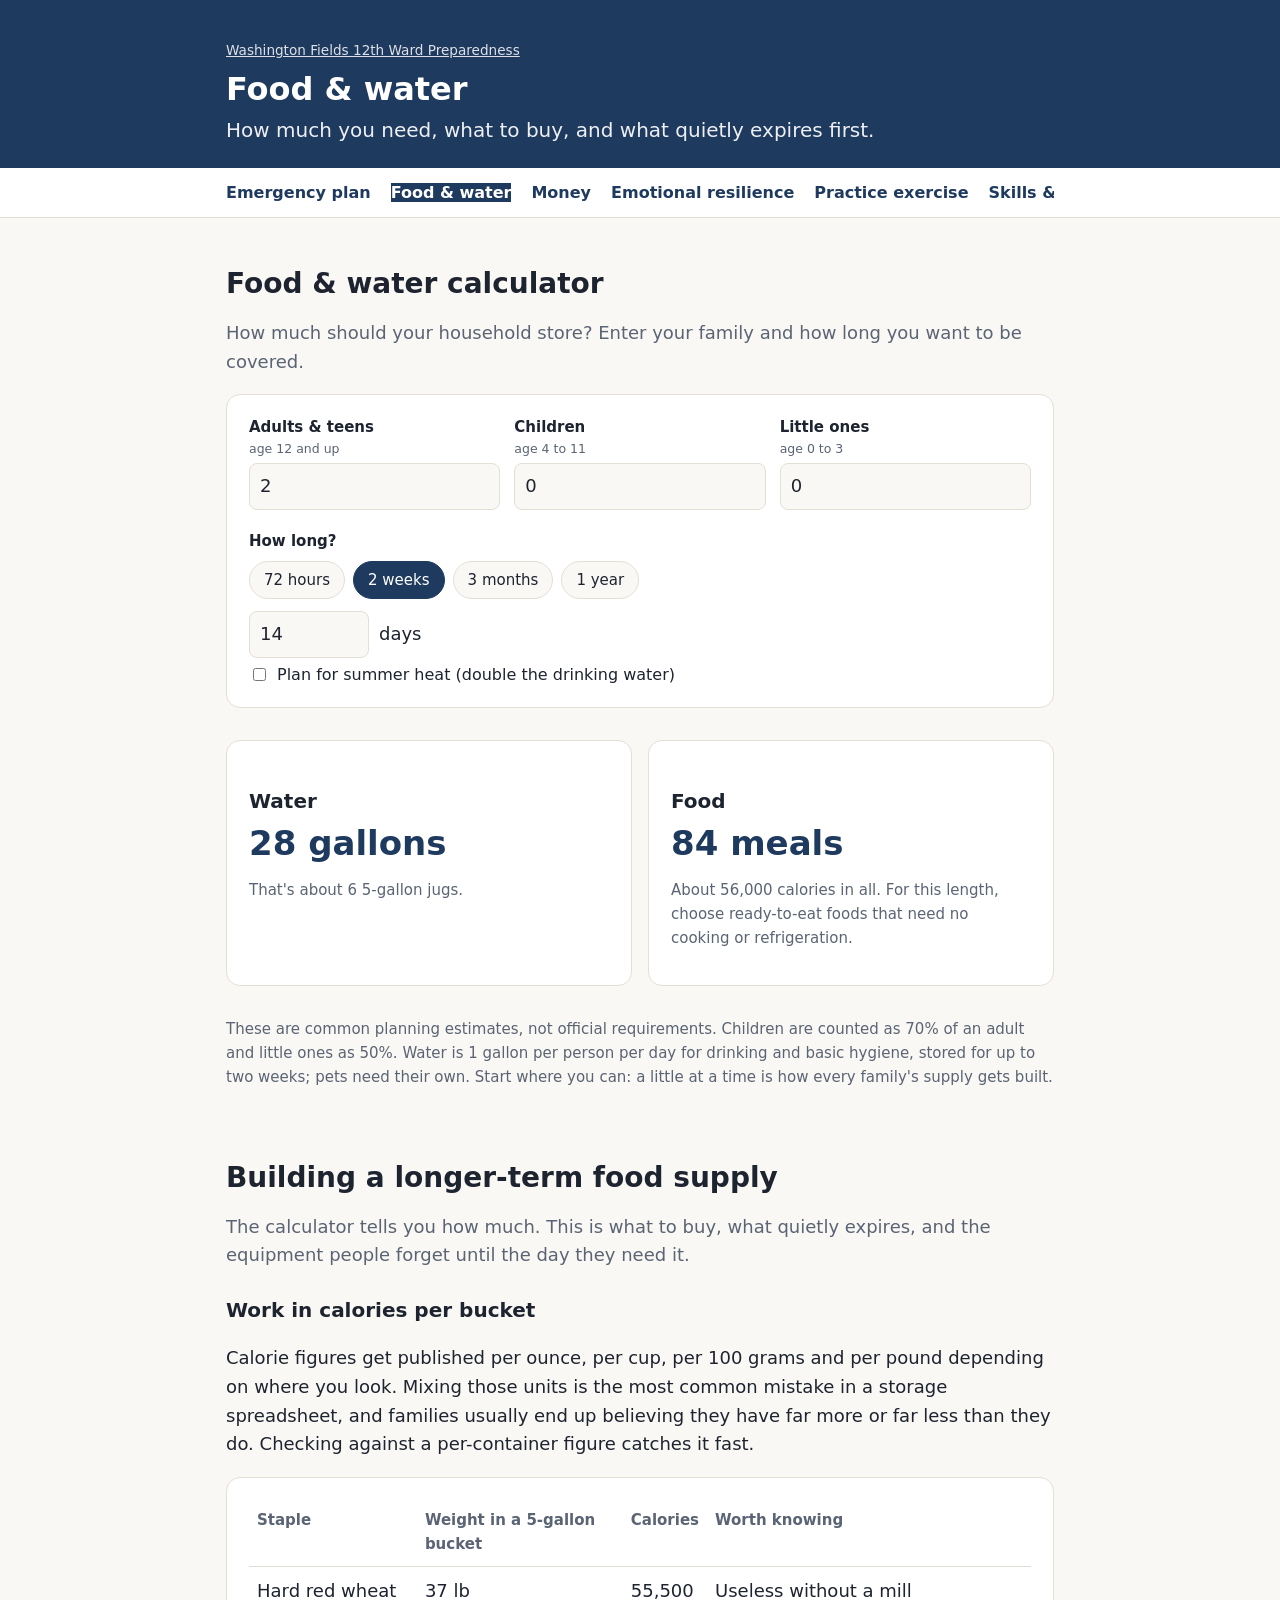
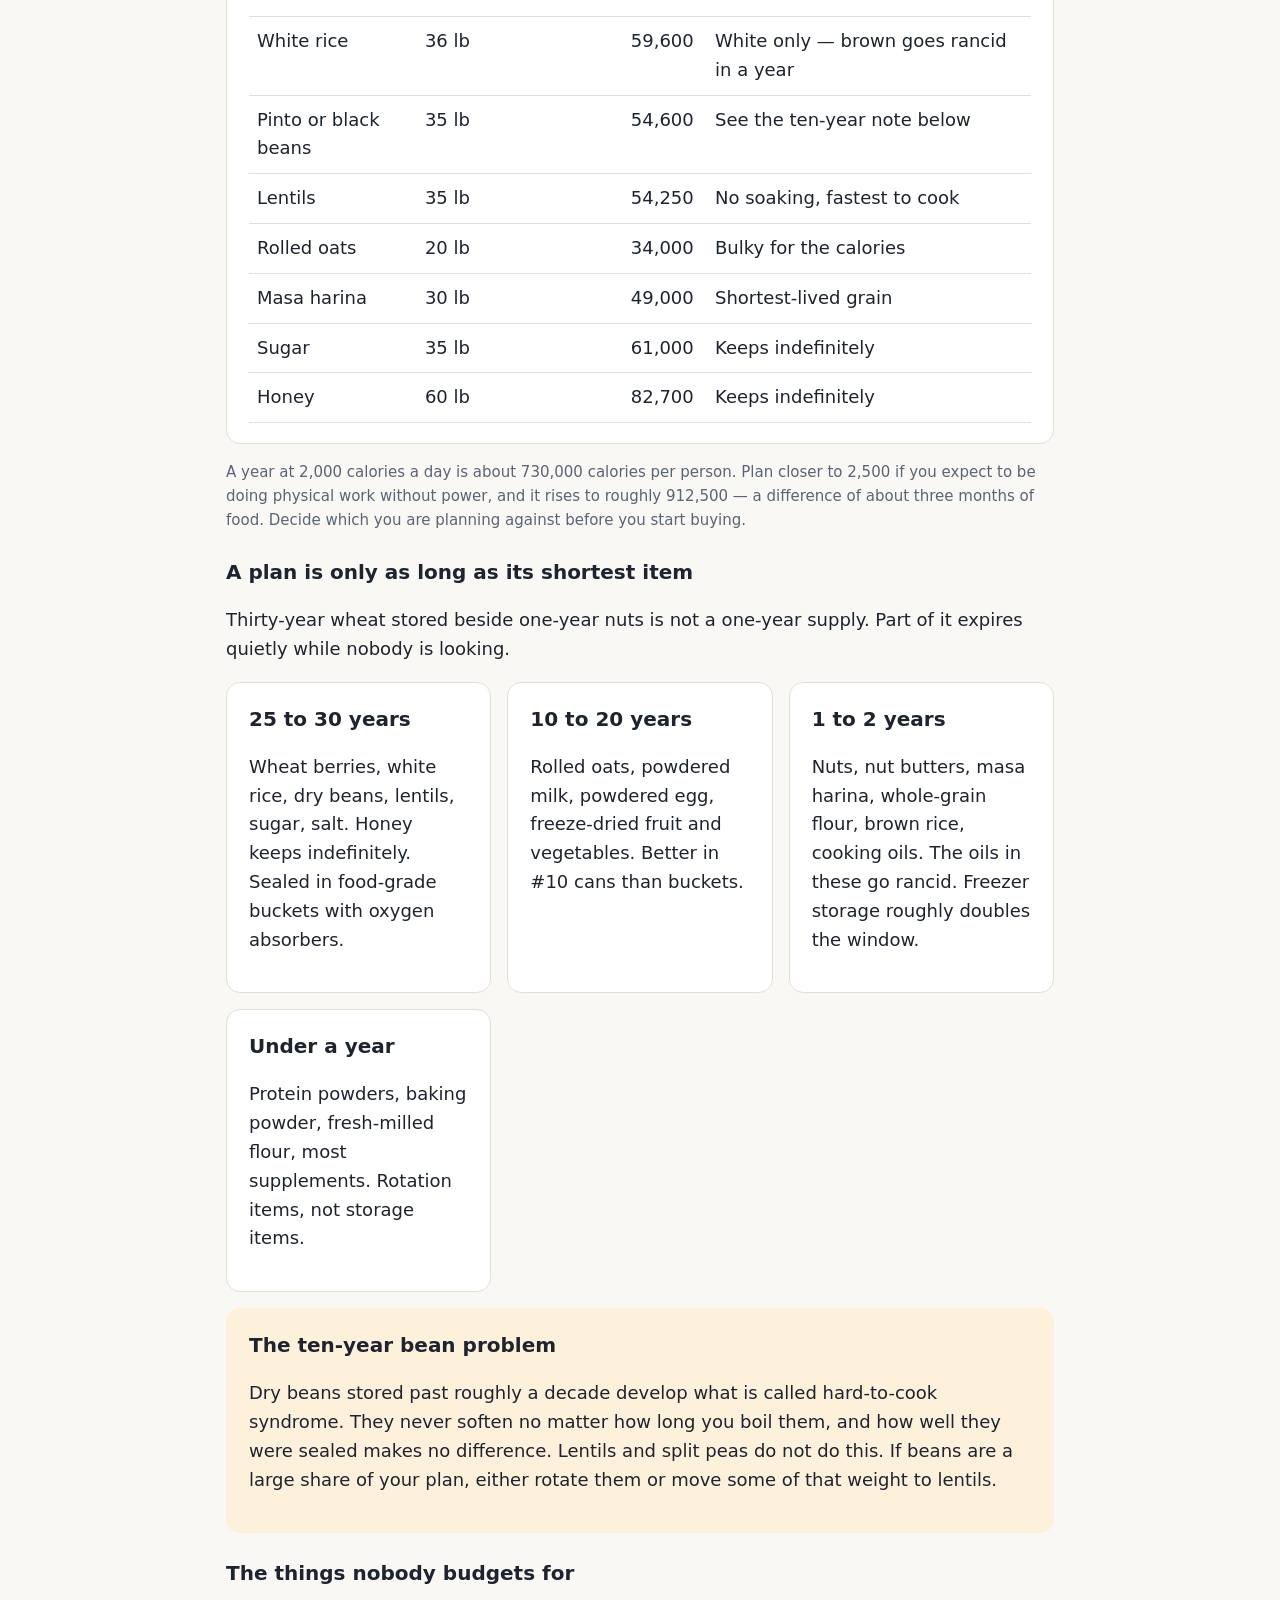
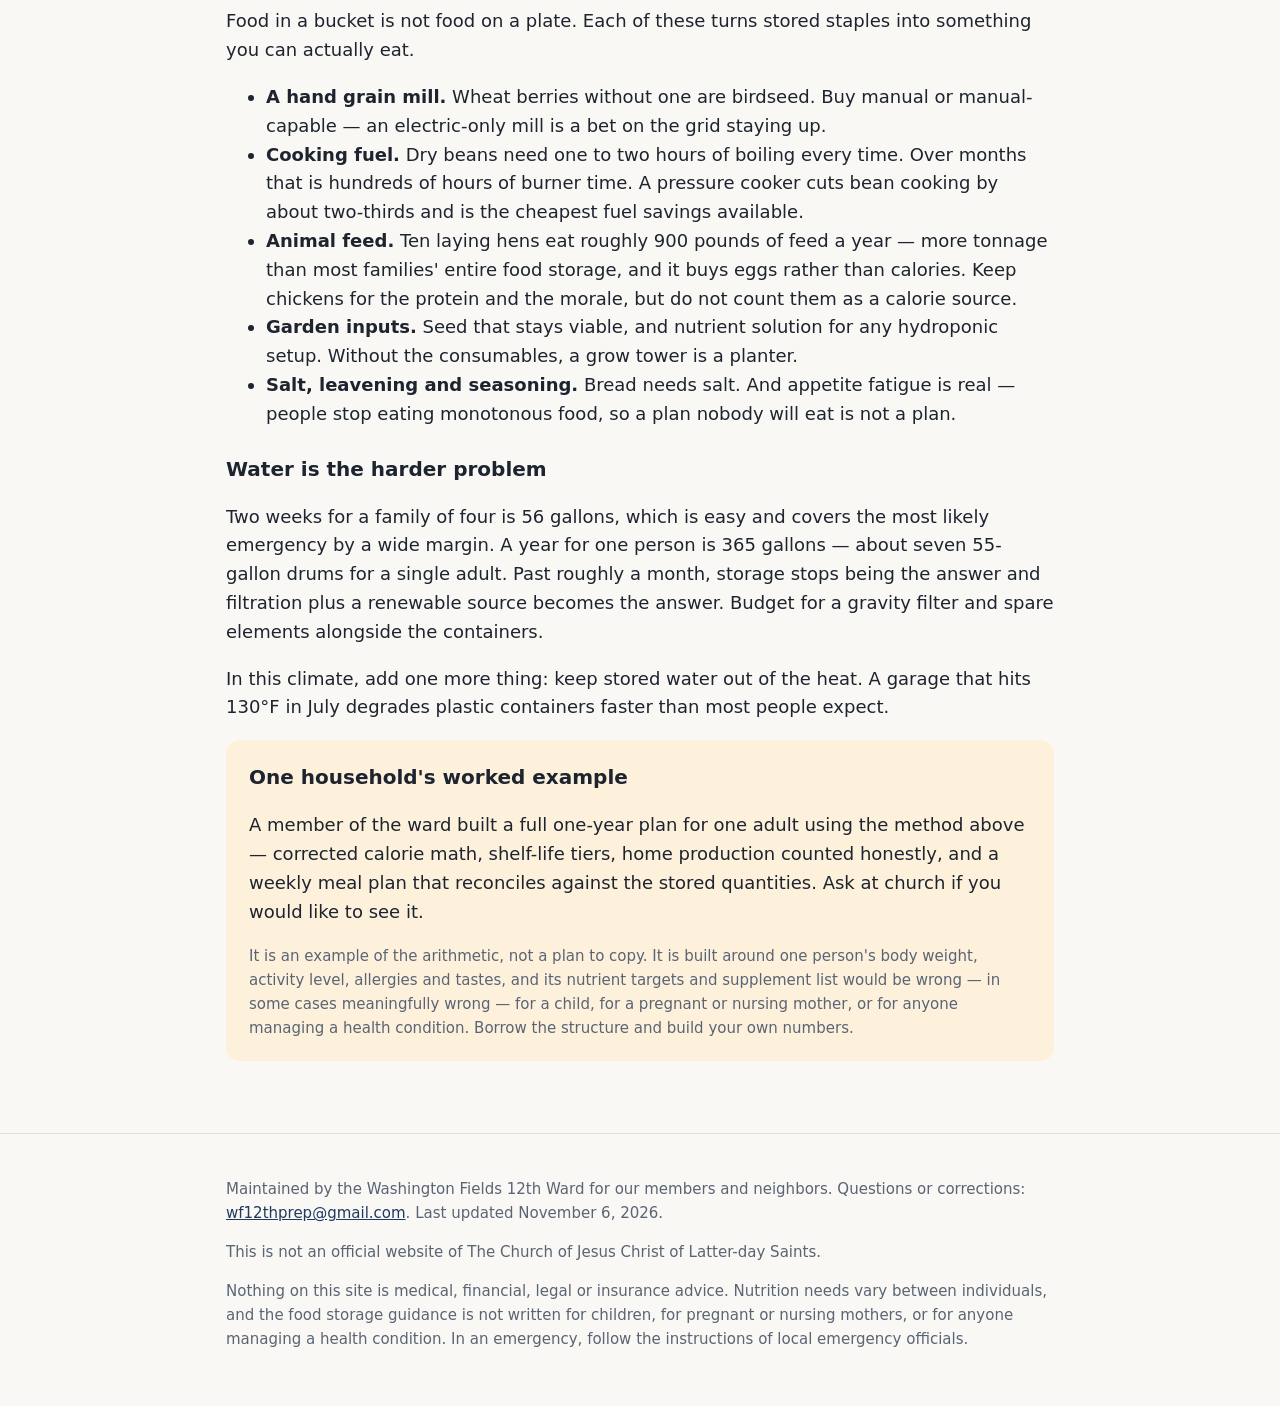
==== food.html @ 1d64e61a "cleaned up" ====
<!doctype html>
<html lang="en">
<head>
<meta charset="utf-8">
<meta name="viewport" content="width=device-width, initial-scale=1">
<title>Food & water — WF 12th Ward Preparedness</title>
<meta name="description" content="Work out how much food and water your household needs, then what to buy and what expires first.">

<meta property="og:type" content="website">
<meta property="og:title" content="Food & water — WF 12th Ward Preparedness">
<meta property="og:description" content="Work out how much food and water your household needs, then what to buy and what expires first.">
<meta property="og:url" content="https://ward-preparedness.vercel.app/food.html">
<meta property="og:image" content="https://ward-preparedness.vercel.app/og-image.png">
<meta property="og:image:width" content="1200">
<meta property="og:image:height" content="630">
<meta name="twitter:card" content="summary_large_image">

<link rel="icon" href="data:image/svg+xml,<svg xmlns='http://www.w3.org/2000/svg' viewBox='0 0 32 32'><rect width='32' height='32' rx='7' fill='%231f3a5f'/><path d='M16 6 26 14v12H6V14z' fill='%23f2b544'/></svg>">
<link rel="stylesheet" href="styles.css">
</head>
<body>
<header class="hero compact">
  <div class="wrap">
    <p class="crumb"><a href="index.html">Washington Fields 12th Ward Preparedness</a></p>
    <h1>Food &amp; water</h1>
    <p class="sub">How much you need, what to buy, and what quietly expires first.</p>
  </div>
</header>

<nav class="toc" aria-label="Pages">
  <div class="wrap">
    <ul>
      <li><a href="index.html">Emergency plan</a></li>
      <li><a href="food.html" aria-current="page">Food &amp; water</a></li>
      <li><a href="money.html">Money</a></li>
      <li><a href="resilience.html">Emotional resilience</a></li>
      <li><a href="simulation.html">Practice exercise</a></li>
      <li><a href="index.html#share">Skills &amp; needs</a></li>
    </ul>
  </div>
</nav>

<main class="wrap">

<section id="calculator">
    <h2>Food &amp; water calculator</h2>
    <p class="lead">How much should your household store? Enter your family and how long you want to be covered.</p>
    <div class="card calc">
      <div class="calc-inputs">
        <div><label for="c-adults">Adults &amp; teens<small>age 12 and up</small></label><input id="c-adults" type="number" min="0" max="30" value="2" inputmode="numeric"></div>
        <div><label for="c-kids">Children<small>age 4 to 11</small></label><input id="c-kids" type="number" min="0" max="30" value="0" inputmode="numeric"></div>
        <div><label for="c-little">Little ones<small>age 0 to 3</small></label><input id="c-little" type="number" min="0" max="30" value="0" inputmode="numeric"></div>
      </div>
      <label for="c-days" style="font-size:15px;font-weight:600">How long?</label>
      <div class="chips" role="group" aria-label="Preset lengths">
        <button type="button" class="chip" data-days="3">72 hours</button>
        <button type="button" class="chip" data-days="14">2 weeks</button>
        <button type="button" class="chip" data-days="90">3 months</button>
        <button type="button" class="chip" data-days="365">1 year</button>
      </div>
      <div class="calc-days"><input id="c-days" type="number" min="1" max="730" value="14" inputmode="numeric"> <span>days</span></div>
      <label class="check"><input id="c-heat" type="checkbox"> Plan for summer heat (double the drinking water)</label>
    </div>

    <div class="results">
      <div class="card">
        <h3>Water</h3>
        <div class="big" id="r-water"></div>
        <p id="r-water-detail" class="note"></p>
      </div>
      <div class="card">
        <h3>Food</h3>
        <div class="big" id="r-meals"></div>
        <p id="r-meals-detail" class="note"></p>
      </div>
    </div>

    <div class="card" id="r-basics-card">
      <h3>Longer-term basics</h3>
      <p class="note" id="r-basics-intro"></p>
      <table>
        <tbody id="r-basics"></tbody>
      </table>
    </div>
    <p class="note">These are common planning estimates, not official requirements. Children are counted as 70% of an adult and little ones as 50%. Water is 1 gallon per person per day for drinking and basic hygiene, stored for up to two weeks; pets need their own. Start where you can: a little at a time is how every family's supply gets built.</p>
  </section>

<section id="storage">
    <h2>Building a longer-term food supply</h2>
    <p class="lead">The calculator tells you how much. This is what to buy, what quietly expires, and the equipment people forget until the day they need it.</p>

    <h3>Work in calories per bucket</h3>
    <p>Calorie figures get published per ounce, per cup, per 100 grams and per pound depending on where you look. Mixing those units is the most common mistake in a storage spreadsheet, and families usually end up believing they have far more or far less than they do. Checking against a per-container figure catches it fast.</p>
    <div class="card">
      <table>
        <thead>
          <tr><th>Staple</th><th>Weight in a 5-gallon bucket</th><th>Calories</th><th>Worth knowing</th></tr>
        </thead>
        <tbody>
          <tr><td>Hard red wheat</td><td>37 lb</td><td>55,500</td><td>Useless without a mill</td></tr>
          <tr><td>White rice</td><td>36 lb</td><td>59,600</td><td>White only &mdash; brown goes rancid in a year</td></tr>
          <tr><td>Pinto or black beans</td><td>35 lb</td><td>54,600</td><td>See the ten-year note below</td></tr>
          <tr><td>Lentils</td><td>35 lb</td><td>54,250</td><td>No soaking, fastest to cook</td></tr>
          <tr><td>Rolled oats</td><td>20 lb</td><td>34,000</td><td>Bulky for the calories</td></tr>
          <tr><td>Masa harina</td><td>30 lb</td><td>49,000</td><td>Shortest-lived grain</td></tr>
          <tr><td>Sugar</td><td>35 lb</td><td>61,000</td><td>Keeps indefinitely</td></tr>
          <tr><td>Honey</td><td>60 lb</td><td>82,700</td><td>Keeps indefinitely</td></tr>
        </tbody>
      </table>
    </div>
    <p class="note">A year at 2,000 calories a day is about 730,000 calories per person. Plan closer to 2,500 if you expect to be doing physical work without power, and it rises to roughly 912,500 &mdash; a difference of about three months of food. Decide which you are planning against before you start buying.</p>

    <h3>A plan is only as long as its shortest item</h3>
    <p>Thirty-year wheat stored beside one-year nuts is not a one-year supply. Part of it expires quietly while nobody is looking.</p>
    <div class="grid">
      <div class="card">
        <h3>25 to 30 years</h3>
        <p>Wheat berries, white rice, dry beans, lentils, sugar, salt. Honey keeps indefinitely. Sealed in food-grade buckets with oxygen absorbers.</p>
      </div>
      <div class="card">
        <h3>10 to 20 years</h3>
        <p>Rolled oats, powdered milk, powdered egg, freeze-dried fruit and vegetables. Better in #10 cans than buckets.</p>
      </div>
      <div class="card">
        <h3>1 to 2 years</h3>
        <p>Nuts, nut butters, masa harina, whole-grain flour, brown rice, cooking oils. The oils in these go rancid. Freezer storage roughly doubles the window.</p>
      </div>
      <div class="card">
        <h3>Under a year</h3>
        <p>Protein powders, baking powder, fresh-milled flour, most supplements. Rotation items, not storage items.</p>
      </div>
    </div>

    <div class="card callout">
      <h3 style="margin-top:0">The ten-year bean problem</h3>
      <p>Dry beans stored past roughly a decade develop what is called hard-to-cook syndrome. They never soften no matter how long you boil them, and how well they were sealed makes no difference. Lentils and split peas do not do this. If beans are a large share of your plan, either rotate them or move some of that weight to lentils.</p>
    </div>

    <h3>The things nobody budgets for</h3>
    <p>Food in a bucket is not food on a plate. Each of these turns stored staples into something you can actually eat.</p>
    <ul>
      <li><strong>A hand grain mill.</strong> Wheat berries without one are birdseed. Buy manual or manual-capable &mdash; an electric-only mill is a bet on the grid staying up.</li>
      <li><strong>Cooking fuel.</strong> Dry beans need one to two hours of boiling every time. Over months that is hundreds of hours of burner time. A pressure cooker cuts bean cooking by about two-thirds and is the cheapest fuel savings available.</li>
      <li><strong>Animal feed.</strong> Ten laying hens eat roughly 900 pounds of feed a year &mdash; more tonnage than most families' entire food storage, and it buys eggs rather than calories. Keep chickens for the protein and the morale, but do not count them as a calorie source.</li>
      <li><strong>Garden inputs.</strong> Seed that stays viable, and nutrient solution for any hydroponic setup. Without the consumables, a grow tower is a planter.</li>
      <li><strong>Salt, leavening and seasoning.</strong> Bread needs salt. And appetite fatigue is real &mdash; people stop eating monotonous food, so a plan nobody will eat is not a plan.</li>
    </ul>

    <h3>Water is the harder problem</h3>
    <p>Two weeks for a family of four is 56 gallons, which is easy and covers the most likely emergency by a wide margin. A year for one person is 365 gallons &mdash; about seven 55-gallon drums for a single adult. Past roughly a month, storage stops being the answer and filtration plus a renewable source becomes the answer. Budget for a gravity filter and spare elements alongside the containers.</p>
    <p>In this climate, add one more thing: keep stored water out of the heat. A garage that hits 130&deg;F in July degrades plastic containers faster than most people expect.</p>

    <div class="card callout">
      <h3 style="margin-top:0">One household's worked example</h3>
      <p>A member of the ward built a full one-year plan for one adult using the method above &mdash; corrected calorie math, shelf-life tiers, home production counted honestly, and a weekly meal plan that reconciles against the stored quantities. Ask at church if you would like to see it.</p>
      <p class="note" style="margin-bottom:0">It is an example of the arithmetic, not a plan to copy. It is built around one person's body weight, activity level, allergies and tastes, and its nutrient targets and supplement list would be wrong &mdash; in some cases meaningfully wrong &mdash; for a child, for a pregnant or nursing mother, or for anyone managing a health condition. Borrow the structure and build your own numbers.</p>
    </div>
  </section>

</main>

<footer>
  <div class="wrap">
    <p>Maintained by the Washington Fields 12th Ward for our members and neighbors. Questions or corrections: <a href="mailto:wf12thprep@gmail.com">wf12thprep@gmail.com</a>. Last updated November 6, 2026.</p>
    <p>This is not an official website of The Church of Jesus Christ of Latter-day Saints.</p>
    <p>Nothing on this site is medical, financial, legal or insurance advice. Nutrition needs vary between individuals, and the food storage guidance is not written for children, for pregnant or nursing mothers, or for anyone managing a health condition. In an emergency, follow the instructions of local emergency officials.</p>
  </div>
</footer>

<script>
  // Food & water calculator. Per adult, per year: common long-term storage planning figures.
  const BASICS = [
    ["Grains (wheat, rice, oats, flour, pasta)", 300, "lb"],
    ["Legumes (dry beans, lentils, split peas)", 60, "lb"],
    ["Sugar or honey", 60, "lb"],
    ["Powdered milk", 16, "lb"],
    ["Cooking oil", 10, "qt"],
    ["Salt", 8, "lb"],
  ];
  const $ = (id) => document.getElementById(id);
  const num = (id) => Math.max(0, parseInt($(id).value, 10) || 0);
  const fmt = (n) => n.toLocaleString("en-US", { maximumFractionDigits: n < 10 ? 1 : 0 });
  const plural = (n, word) => `${fmt(n)} ${word}${n === 1 ? "" : "s"}`;

  function describeDays(d) {
    if (d === 3) return "72 hours";
    if (d % 365 === 0) return plural(d / 365, "year");
    if (d === 90) return "3 months";
    if (d % 7 === 0 && d < 90) return plural(d / 7, "week");
    return plural(d, "day");
  }

  function calc() {
    const adults = num("c-adults"), kids = num("c-kids"), little = num("c-little");
    const days = Math.max(1, num("c-days") || 1);
    const people = adults + kids + little;
    const eaters = adults + kids * 0.7 + little * 0.5; // adult-equivalents for food
    const heat = $("c-heat").checked;

    document.querySelectorAll(".chip").forEach((c) =>
      c.setAttribute("aria-pressed", String(Number(c.dataset.days) === days)));

    // Stored water tops out at two weeks; beyond that, the plan is a way to purify more.
    const waterDays = Math.min(days, 14);
    const gallons = people * waterDays * (heat ? 2 : 1);
    $("r-water").textContent = `${fmt(Math.ceil(gallons))} gallons`;
    $("r-water-detail").textContent = people === 0 ? "Enter your household above." :
      `That's about ${plural(Math.ceil(gallons / 5), "5-gallon jug")}` +
      (gallons >= 55 ? `, or about ${fmt(Math.round(gallons / 55 * 10) / 10)} barrels (55-gallon).` : ".") +
      (days > 14 ? " This is two weeks of stored water. For longer, add a filter or purification tablets so you can treat more." : "");

    const meals = Math.ceil(people * days * 3);
    $("r-meals").textContent = `${fmt(meals)} meals`;
    $("r-meals-detail").textContent = people === 0 ? "" :
      `About ${fmt(Math.round(eaters * days * 2000 / 1000) * 1000)} calories in all. ` +
      (days <= 14 ? "For this length, choose ready-to-eat foods that need no cooking or refrigeration."
                  : "The best start is extra of the everyday foods your family already eats, rotated as you use them.");

    const years = days / 365;
    $("r-basics-card").hidden = days < 30 || eaters === 0;
    $("r-basics-intro").textContent =
      `If you add shelf-stable basics on top of everyday foods, here's roughly what ${describeDays(days)} looks like for your household:`;
    $("r-basics").innerHTML = BASICS.map(([name, perYear, unit]) =>
      `<tr><td>${name}</td><td>${fmt(Math.ceil(perYear * eaters * years))} ${unit}</td></tr>`).join("");
  }

  document.querySelectorAll(".chip").forEach((c) =>
    c.addEventListener("click", () => { $("c-days").value = c.dataset.days; calc(); }));
  ["c-adults", "c-kids", "c-little", "c-days", "c-heat"].forEach((id) => $(id).addEventListener("input", calc));
  calc();
</script>

</body>
</html>
---- styles.css ----
:root {
    --bg: #faf8f4;
    --surface: #ffffff;
    --text: #1d2430;
    --muted: #5a6474;
    --line: #e4dfd5;
    --brand: #1f3a5f;
    --brand-ink: #ffffff;
    --accent: #b86e00;
    --accent-soft: #fdf1dc;
    --fill-bg: #fff4b8;
    --fill-line: #d9a400;
  }
  @media (prefers-color-scheme: dark) {
    :root:not([data-theme="light"]) {
      --bg: #12161d; --surface: #1a2029; --text: #e9ecf1; --muted: #a3adbb;
      --line: #2c3440; --brand: #8fb3e0; --brand-ink: #0d1520;
      --accent: #f2b544; --accent-soft: #2a2416; --fill-bg: #4a3d0a; --fill-line: #c9a227;
    }
  }
  :root[data-theme="dark"] {
    --bg: #12161d; --surface: #1a2029; --text: #e9ecf1; --muted: #a3adbb;
    --line: #2c3440; --brand: #8fb3e0; --brand-ink: #0d1520;
    --accent: #f2b544; --accent-soft: #2a2416; --fill-bg: #4a3d0a; --fill-line: #c9a227;
  }

  * { box-sizing: border-box; }
  html { scroll-behavior: smooth; }
  body {
    margin: 0; background: var(--bg); color: var(--text);
    font: 18px/1.6 system-ui, -apple-system, "Segoe UI", Roboto, sans-serif;
  }
  a { color: var(--brand); }
  .wrap { max-width: 860px; margin: 0 auto; padding: 0 16px; }

  /* Placeholders the bishopric fills in. Search the file for class="fill". */
  .fill {
    background: var(--fill-bg); border-bottom: 2px dashed var(--fill-line);
    padding: 0 4px; border-radius: 3px;
  }

  header.hero { background: var(--brand); color: var(--brand-ink); padding: 56px 0 48px; }
  .hero h1 { margin: 0 0 8px; font-size: clamp(30px, 6vw, 44px); line-height: 1.15; }
  .hero .sub { margin: 0 0 24px; font-size: 20px; opacity: .92; }
  .hero blockquote { margin: 0 0 28px; padding-left: 16px; border-left: 3px solid var(--accent); font-style: italic; opacity: .95; }
  .hero blockquote cite { display: block; font-style: normal; font-size: 15px; opacity: .8; margin-top: 4px; }
  .actions { display: flex; flex-wrap: wrap; gap: 12px; }
  .btn {
    display: inline-block; padding: 12px 20px; border-radius: 10px; font-weight: 600;
    text-decoration: none; border: 2px solid transparent; cursor: pointer; font-size: 17px;
  }
  .btn-primary { background: var(--accent); color: #fff; }
  :root[data-theme="dark"] .btn-primary { color: #1a1206; }
  @media (prefers-color-scheme: dark) { :root:not([data-theme="light"]) .btn-primary { color: #1a1206; } }
  .btn-ghost { background: transparent; color: var(--brand-ink); border-color: currentColor; font-family: inherit; }

  nav.toc { background: var(--surface); border-bottom: 1px solid var(--line); position: sticky; top: 0; z-index: 5; }
  nav.toc ul { list-style: none; margin: 0; padding: 10px 0; display: flex; gap: 20px; overflow-x: auto; white-space: nowrap; }
  nav.toc a { text-decoration: none; font-size: 16px; font-weight: 600; }

  section { padding: 44px 0 8px; }
  h2 { font-size: 28px; margin: 0 0 12px; }
  h3 { font-size: 20px; margin: 24px 0 8px; }
  .lead { color: var(--muted); margin-top: 0; }

  .card { background: var(--surface); border: 1px solid var(--line); border-radius: 14px; padding: 20px 22px; margin: 16px 0; }
  .card.callout { background: var(--accent-soft); border-color: transparent; }

  ol.steps { padding-left: 0; list-style: none; counter-reset: s; margin: 0; }
  ol.steps li { counter-increment: s; position: relative; padding: 0 0 14px 48px; }
  ol.steps li::before {
    content: counter(s); position: absolute; left: 0; top: 0; width: 32px; height: 32px; border-radius: 50%;
    background: var(--brand); color: var(--brand-ink); display: grid; place-items: center; font-weight: 700; font-size: 16px;
  }

  table { width: 100%; border-collapse: collapse; }
  th, td { text-align: left; padding: 10px 8px; border-bottom: 1px solid var(--line); vertical-align: top; }
  th { font-size: 15px; color: var(--muted); font-weight: 600; }

  .grid { display: grid; grid-template-columns: repeat(auto-fit, minmax(240px, 1fr)); gap: 16px; }
  #income .grid { grid-template-columns: repeat(auto-fit, minmax(min(340px, 100%), 1fr)); }
  .grid .card { margin: 0; }
  .grid .card h3 { margin-top: 0; }
  .link-card { display: block; text-decoration: none; color: inherit; }
  .link-card:hover { border-color: var(--brand); }
  .link-card .go { color: var(--brand); font-weight: 600; }

  .signs { display: flex; gap: 12px; flex-wrap: wrap; margin: 8px 0; }
  .sign { font-weight: 800; font-size: 22px; padding: 6px 18px; border-radius: 8px; color: #fff; }
  .sign.ok { background: #237a3b; } .sign.help { background: #b3261e; }


  /* Food & water calculator */
  .calc-inputs { display: grid; grid-template-columns: repeat(auto-fit, minmax(170px, 1fr)); gap: 14px; margin-bottom: 16px; }
  .calc-inputs label { display: block; font-size: 15px; font-weight: 600; margin-bottom: 4px; }
  .calc-inputs small { display: block; color: var(--muted); font-weight: 400; }
  .calc input[type=number] {
    width: 100%; font: inherit; padding: 8px 10px; border-radius: 8px;
    border: 1px solid var(--line); background: var(--bg); color: var(--text);
  }
  .chips { display: flex; flex-wrap: wrap; gap: 8px; margin: 6px 0 12px; }
  .chip {
    font: inherit; font-size: 15px; padding: 6px 14px; border-radius: 999px; cursor: pointer;
    border: 1px solid var(--line); background: var(--bg); color: var(--text);
  }
  .chip[aria-pressed="true"] { background: var(--brand); color: var(--brand-ink); border-color: var(--brand); }
  .calc-days { display: flex; align-items: center; gap: 10px; flex-wrap: wrap; }
  .calc-days input { max-width: 120px; }
  .check { display: flex; gap: 8px; align-items: center; font-size: 16px; margin-top: 4px; }
  .results { display: grid; grid-template-columns: repeat(auto-fit, minmax(220px, 1fr)); gap: 16px; }
  .big { font-size: 34px; font-weight: 800; line-height: 1.1; color: var(--brand); }
  .results table td:last-child { text-align: right; font-variant-numeric: tabular-nums; white-space: nowrap; }
  .note { font-size: 15px; color: var(--muted); }

  footer { margin-top: 48px; padding: 28px 0 40px; border-top: 1px solid var(--line); color: var(--muted); font-size: 15px; }
  .print-only { display: none; }

  @media print {
    :root { --bg: #fff; --surface: #fff; --text: #000; --muted: #333; --line: #bbb; --brand: #000; --brand-ink: #000; --accent-soft: #fff; }
    body { font-size: 11.5pt; line-height: 1.4; }
    nav.toc, .actions, .no-print, footer .no-print { display: none !important; }
    .print-only { display: block; }
    header.hero { background: none; padding: 0 0 8px; border-bottom: 2px solid #000; }
    .hero blockquote { border-color: #000; }
    section { padding: 10px 0 0; }
    #family, #share .grid, #other .grid .card p + p { display: none; }
    #share .lead, #share h2, #share .callout, #survey h2, #survey .lead, #survey .card, #calculator, .hero blockquote { display: none; }
    h2, .lead { break-after: avoid; }
    #contact { break-before: page; }
    #alerts p, #alerts ul { margin: 2px 0; font-size: 10pt; }
    #alerts ul { display: flex; gap: 18px; list-style: none; padding: 0; }
    #contact .callout, #gather .callout { padding: 4px 12px; font-size: 10pt; }
    #other .grid .card p { font-size: 9.5pt; }
    #other .grid { grid-template-columns: repeat(4, 1fr); }
    #share, #survey { padding: 0; }
    #contact .lead { display: none; }
    footer { margin-top: 6px !important; padding-top: 4px !important; border-top: 0; }
    footer p { margin: 2px 0; }
    #share .print-only, #survey .print-only { margin: 4px 0; }
    th, td { padding: 5px 8px; }
    footer { margin-top: 16px; padding: 8px 0 0; font-size: 9.5pt; }
    .signs .sign { font-size: 14pt; padding: 2px 12px; }
    .hero .sub { display: none; }
    .grid { grid-template-columns: repeat(3, 1fr); gap: 8px; }
    .grid .card h3 { font-size: 11.5pt; margin-bottom: 4px; }
    .grid .card p { margin: 0; font-size: 10pt; }
    h2 { font-size: 16pt; } h3 { font-size: 12.5pt; margin-top: 10px; }
    .card { border: 1px solid #999; padding: 10px 12px; margin: 8px 0; break-inside: avoid; }
    .fill { background: none; border-bottom: 1px solid #000; }
    ol.steps li { padding-left: 32px; padding-bottom: 3px; }
    ol.steps li::before { width: 22px; height: 22px; background: #000; color: #fff; font-size: 11pt; }
    .sign { border: 2px solid #000; color: #000; background: #fff !important; }
    a { color: #000; text-decoration: none; }
  }

/* ---- page navigation (added when the guide was split into pages) ---- */
nav.toc a[aria-current="page"] { background: var(--brand); color: #fff; border-color: var(--brand); }
.hero.compact { padding: 26px 0 22px; }
.hero.compact h1 { font-size: clamp(1.5rem, 4vw, 2rem); margin-bottom: 6px; }
.hero.compact .sub { margin-bottom: 0; }
.crumb { font-size: .85rem; opacity: .85; margin-bottom: 10px; }
.crumb a { color: inherit; }
.hub { margin-top: 10px; }
.hub .card h3 { margin-top: 0; }
.hub .card a { font-weight: 600; text-decoration: none; }
.hub .card a:hover { text-decoration: underline; }
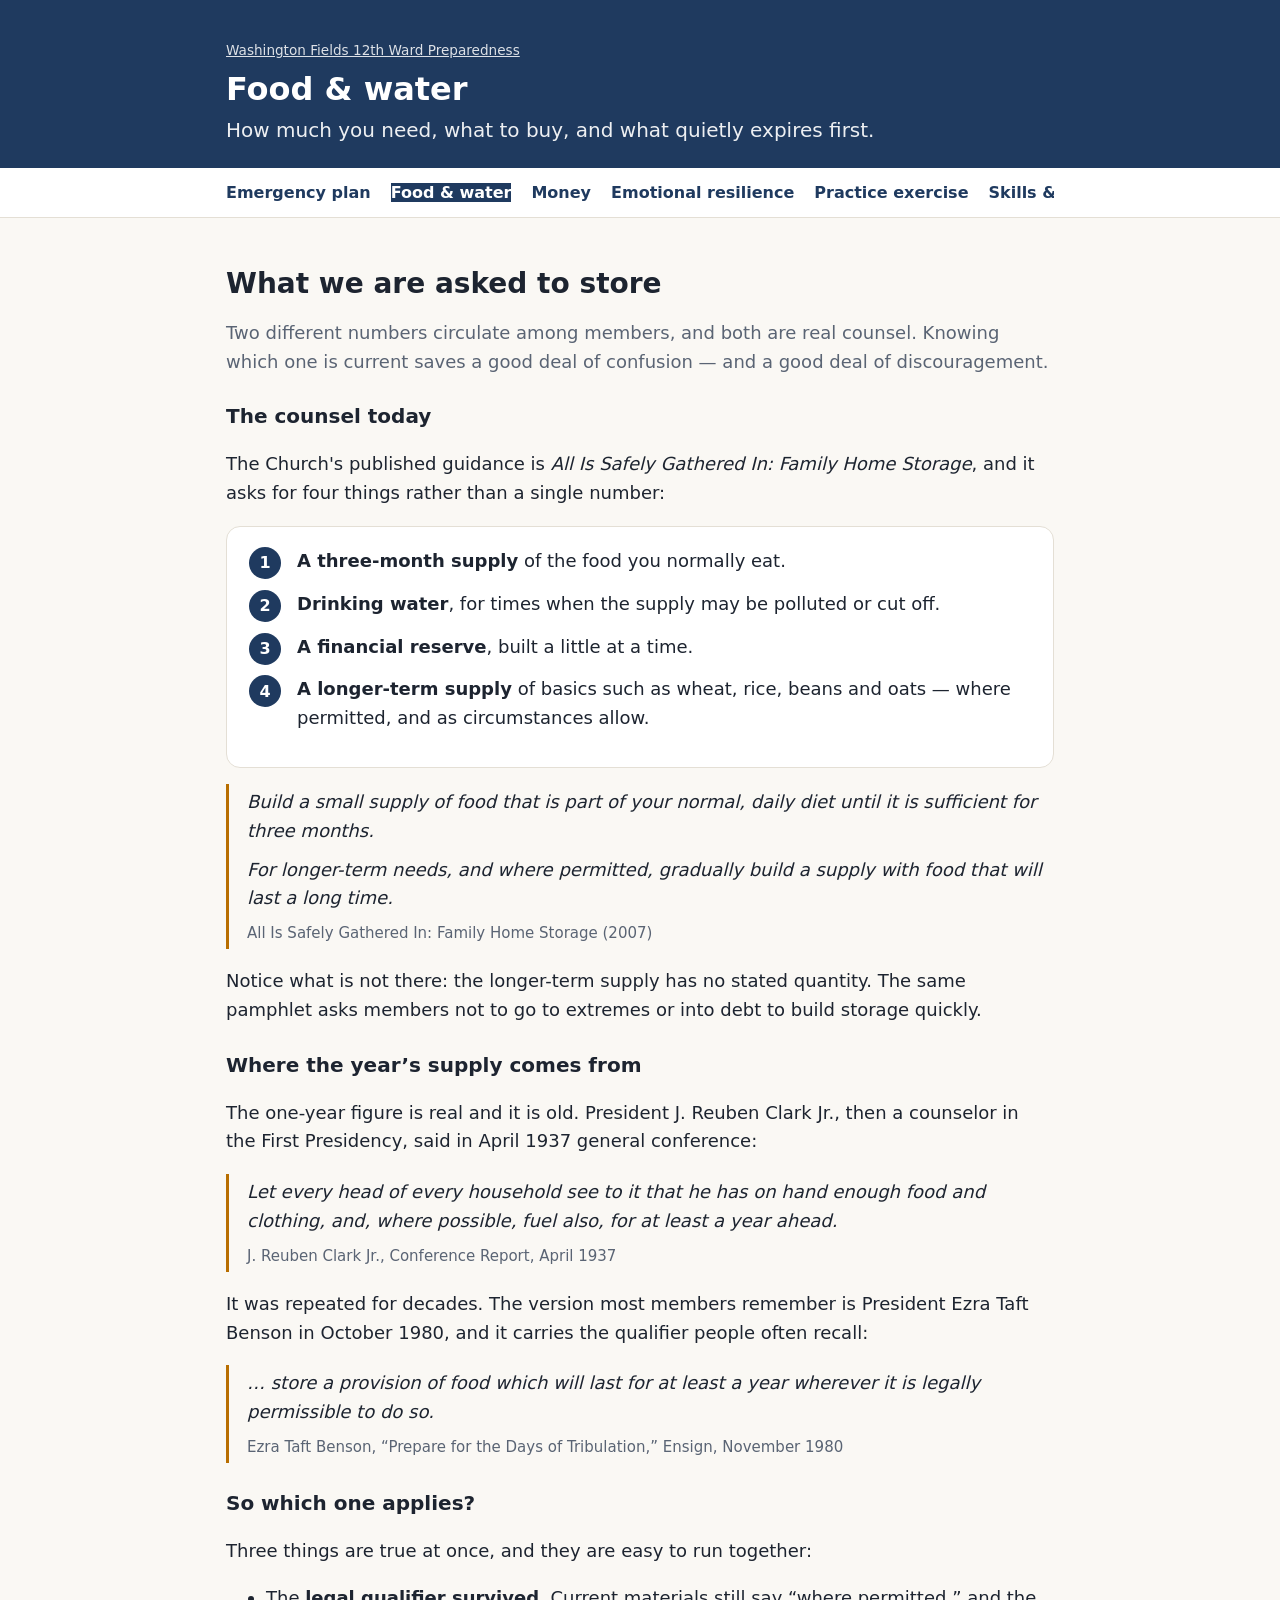
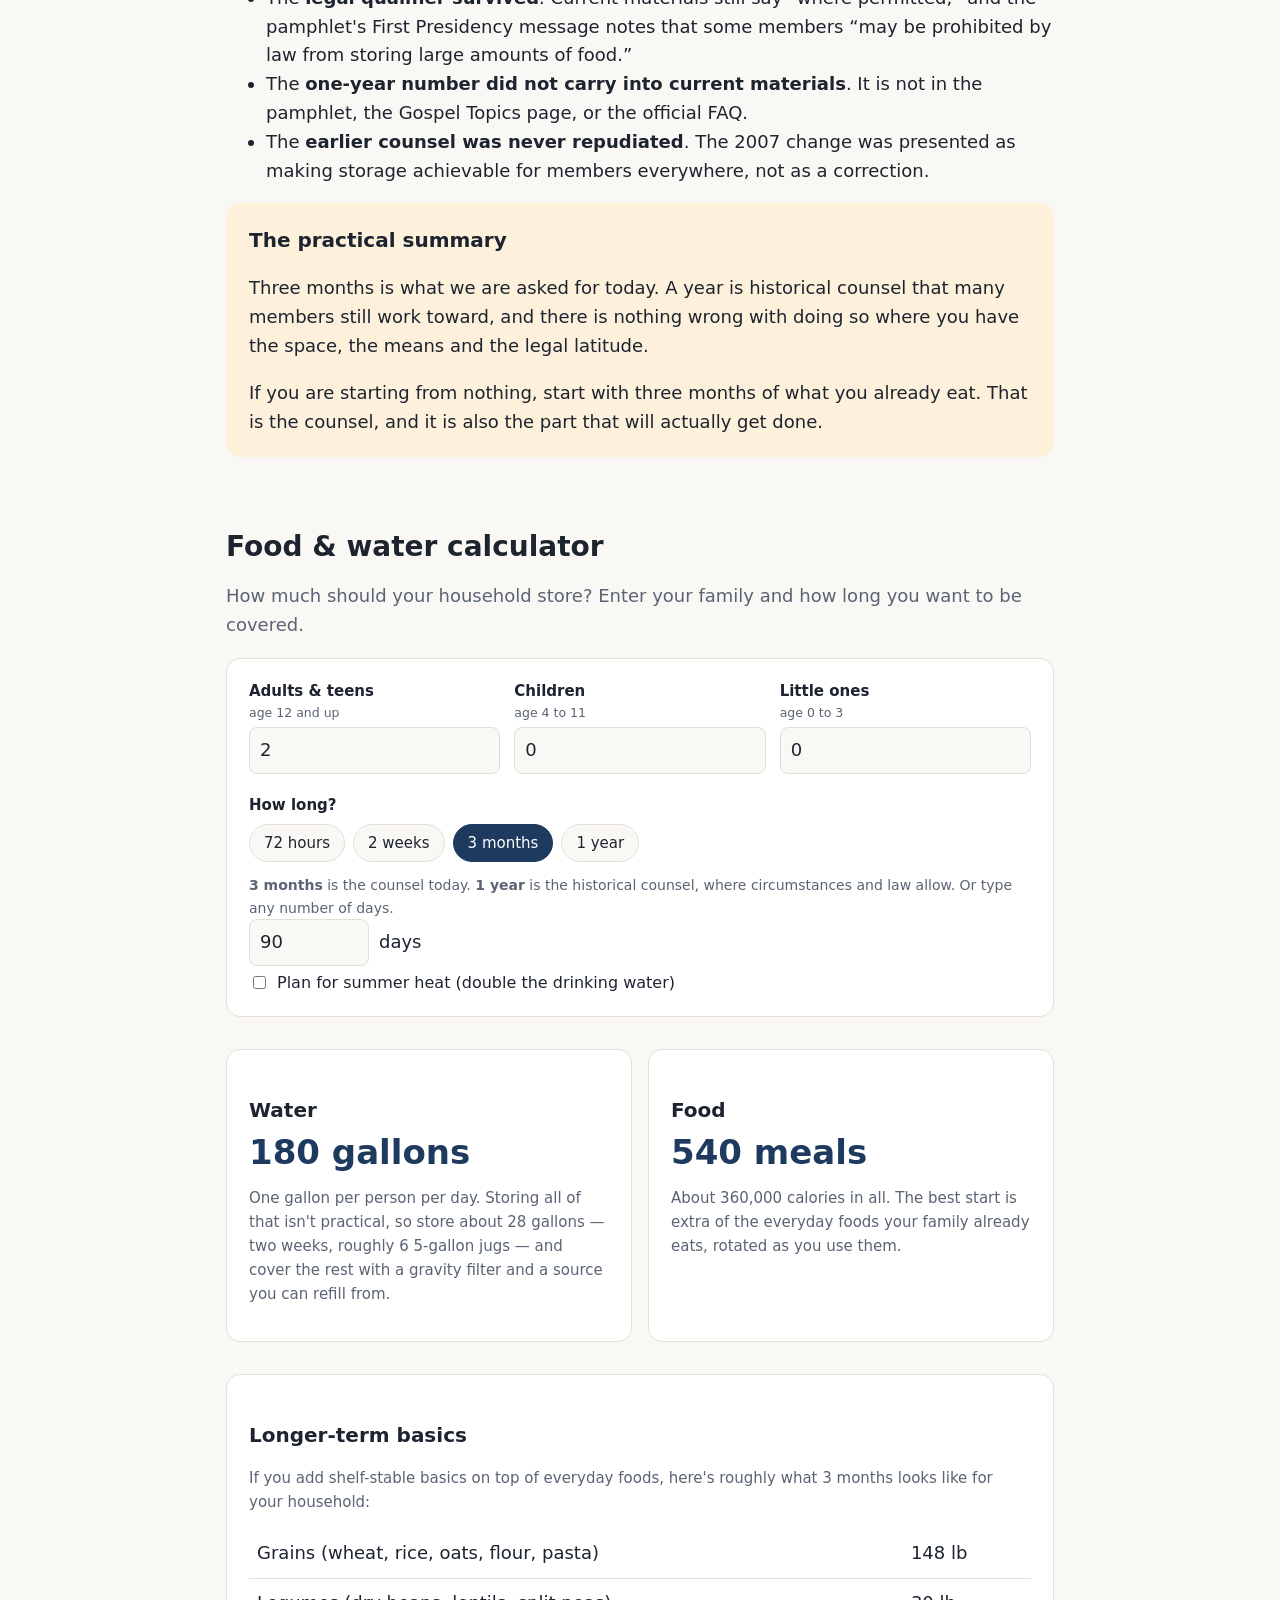
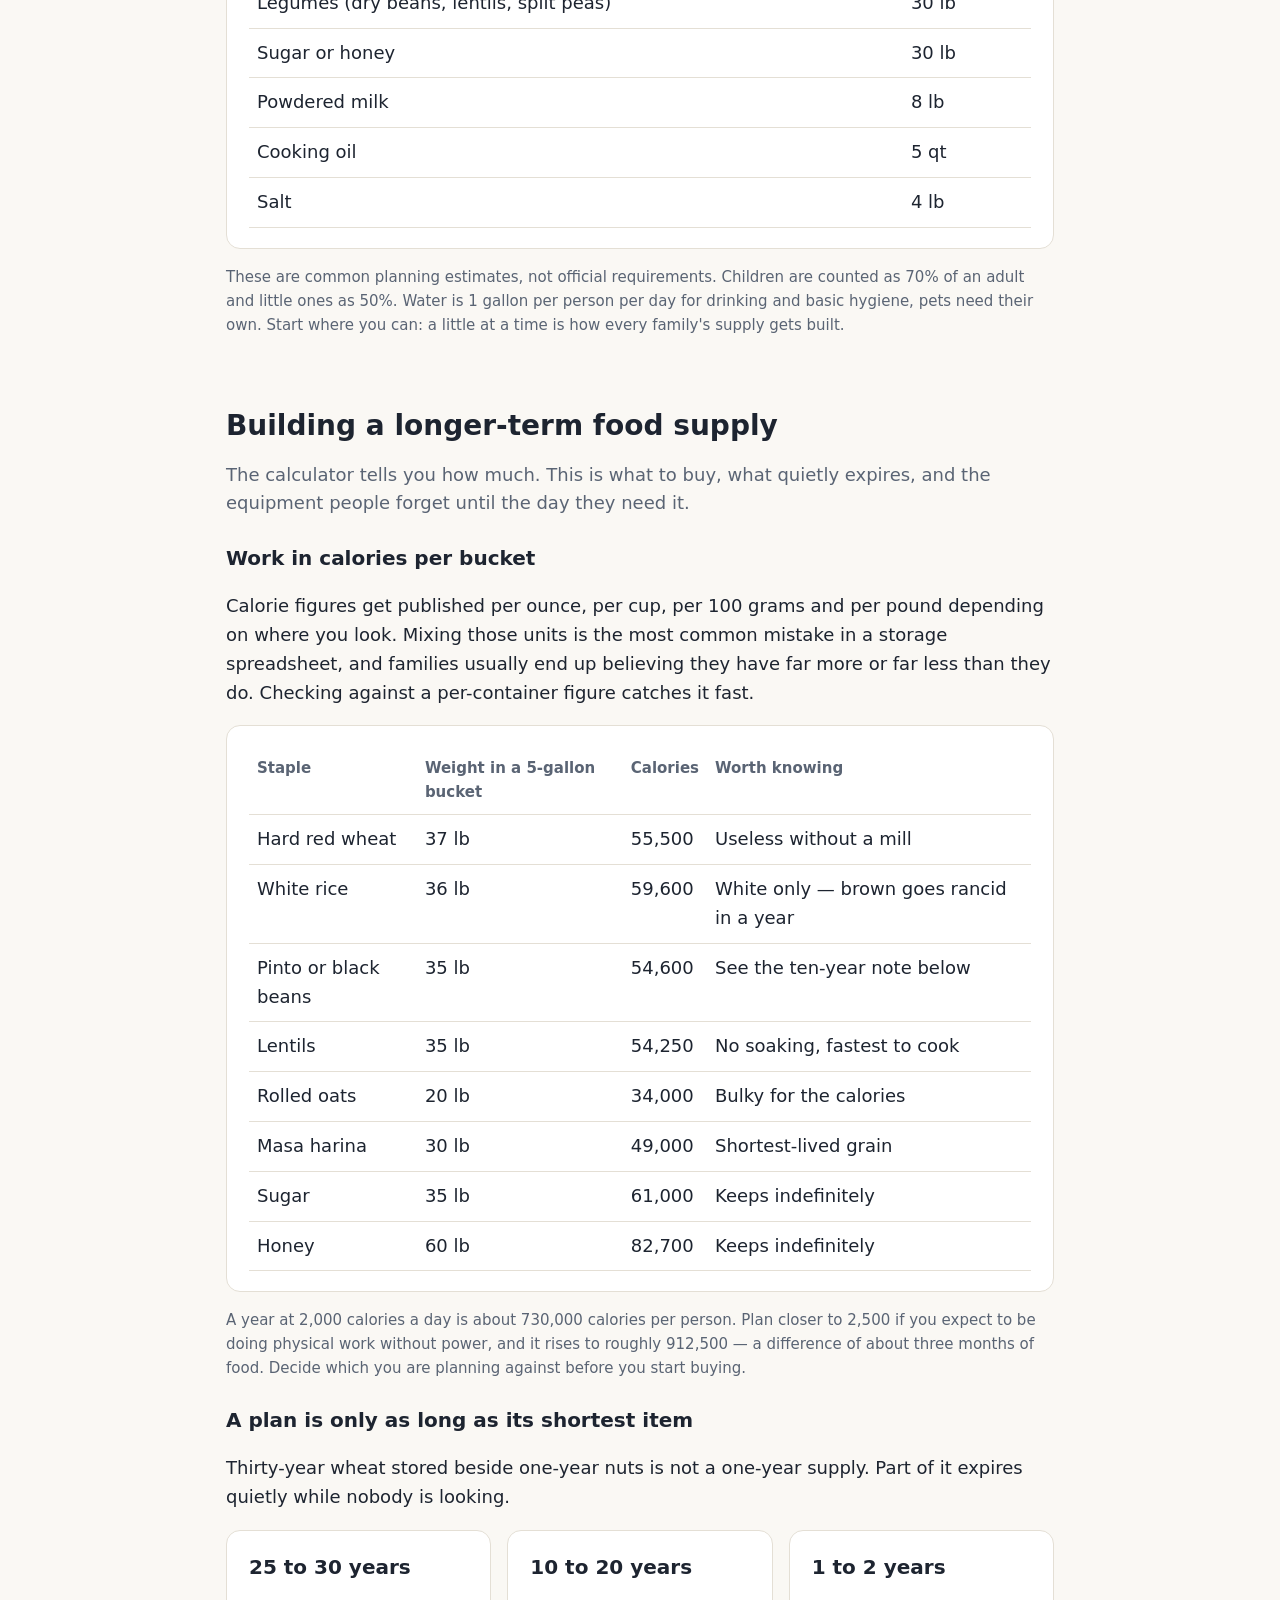
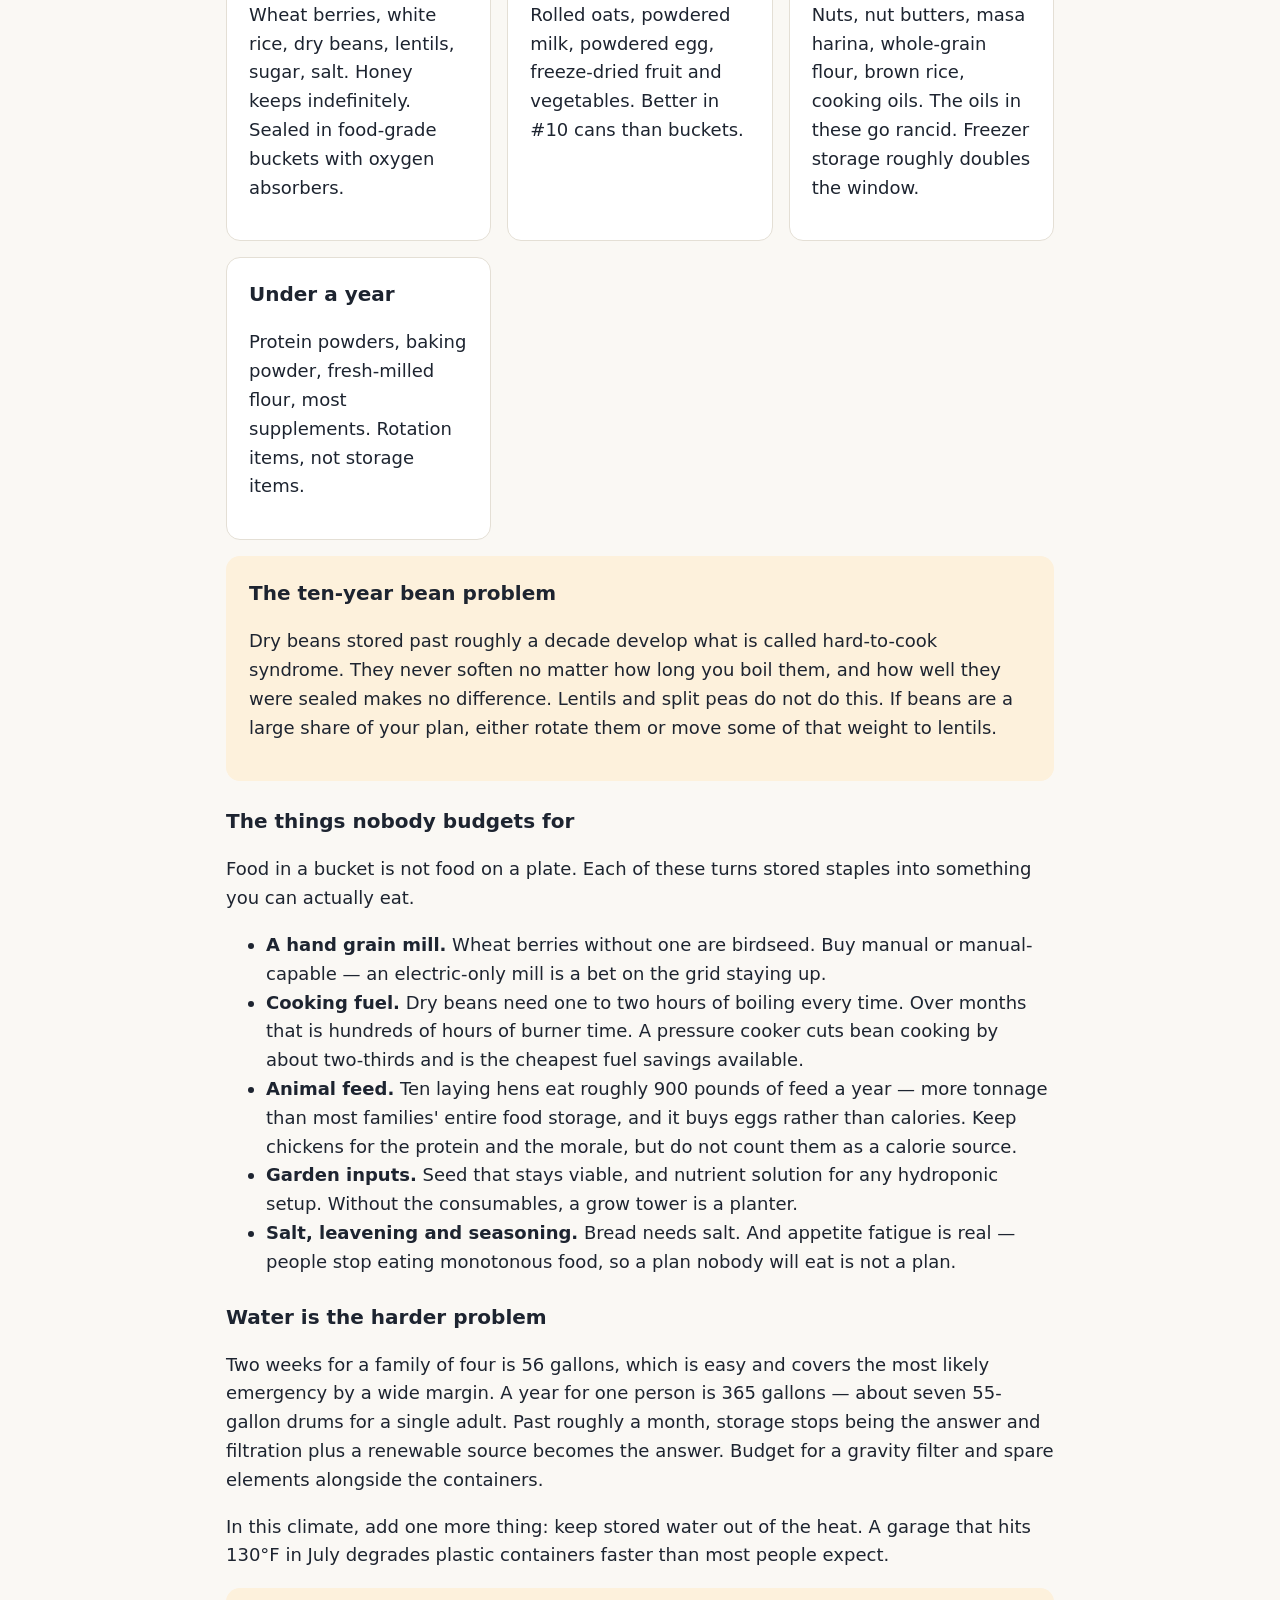
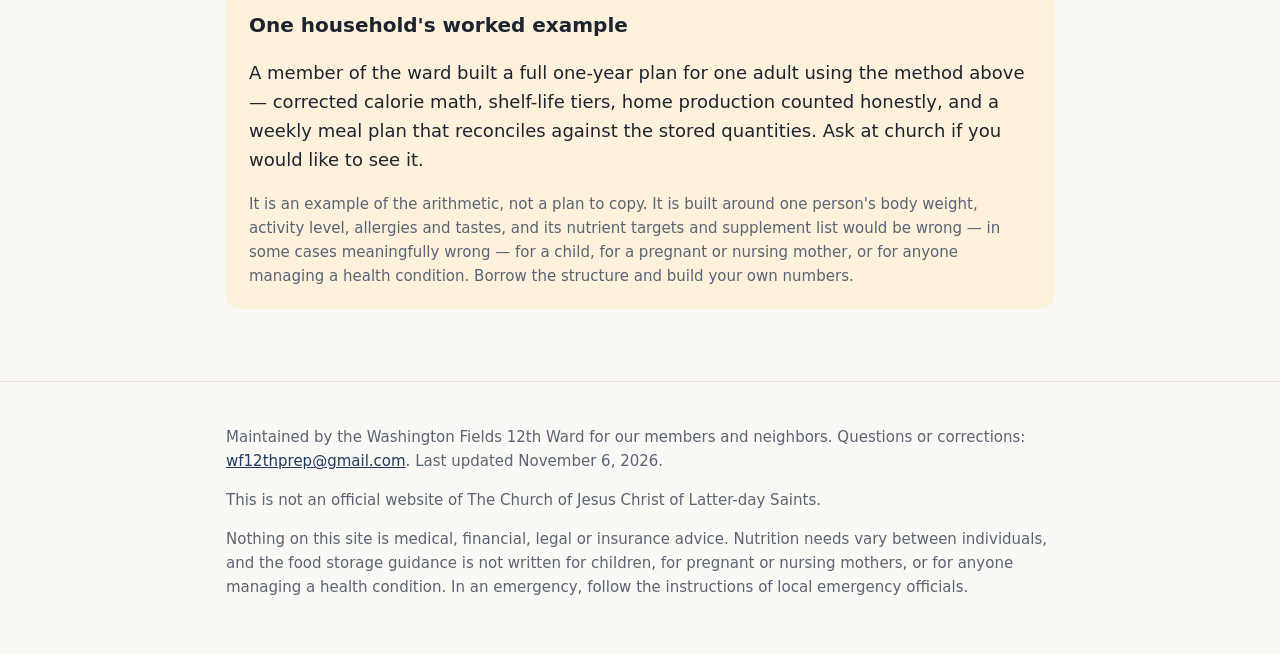
==== commit 5d3849ab: "Add files via upload" ====
--- a/food.html
+++ b/food.html
@@ -42,6 +42,53 @@
 
 <main class="wrap">
 
+<section id="counsel">
+    <h2>What we are asked to store</h2>
+    <p class="lead">Two different numbers circulate among members, and both are real counsel. Knowing which one is current saves a good deal of confusion &mdash; and a good deal of discouragement.</p>
+
+    <h3>The counsel today</h3>
+    <p>The Church's published guidance is <em>All Is Safely Gathered In: Family Home Storage</em>, and it asks for four things rather than a single number:</p>
+    <div class="card">
+      <ol class="steps">
+        <li><strong>A three-month supply</strong> of the food you normally eat.</li>
+        <li><strong>Drinking water</strong>, for times when the supply may be polluted or cut off.</li>
+        <li><strong>A financial reserve</strong>, built a little at a time.</li>
+        <li><strong>A longer-term supply</strong> of basics such as wheat, rice, beans and oats &mdash; where permitted, and as circumstances allow.</li>
+      </ol>
+    </div>
+    <blockquote class="counsel">
+      <p>Build a small supply of food that is part of your normal, daily diet until it is sufficient for three months.</p>
+      <p>For longer-term needs, and where permitted, gradually build a supply with food that will last a long time.</p>
+      <cite>All Is Safely Gathered In: Family Home Storage (2007)</cite>
+    </blockquote>
+    <p>Notice what is not there: the longer-term supply has no stated quantity. The same pamphlet asks members not to go to extremes or into debt to build storage quickly.</p>
+
+    <h3>Where the year&rsquo;s supply comes from</h3>
+    <p>The one-year figure is real and it is old. President J. Reuben Clark Jr., then a counselor in the First Presidency, said in April 1937 general conference:</p>
+    <blockquote class="counsel">
+      <p>Let every head of every household see to it that he has on hand enough food and clothing, and, where possible, fuel also, for at least a year ahead.</p>
+      <cite>J. Reuben Clark Jr., Conference Report, April 1937</cite>
+    </blockquote>
+    <p>It was repeated for decades. The version most members remember is President Ezra Taft Benson in October 1980, and it carries the qualifier people often recall:</p>
+    <blockquote class="counsel">
+      <p>&hellip; store a provision of food which will last for at least a year wherever it is legally permissible to do so.</p>
+      <cite>Ezra Taft Benson, &ldquo;Prepare for the Days of Tribulation,&rdquo; Ensign, November 1980</cite>
+    </blockquote>
+
+    <h3>So which one applies?</h3>
+    <p>Three things are true at once, and they are easy to run together:</p>
+    <ul>
+      <li>The <strong>legal qualifier survived</strong>. Current materials still say &ldquo;where permitted,&rdquo; and the pamphlet's First Presidency message notes that some members &ldquo;may be prohibited by law from storing large amounts of food.&rdquo;</li>
+      <li>The <strong>one-year number did not carry into current materials</strong>. It is not in the pamphlet, the Gospel Topics page, or the official FAQ.</li>
+      <li>The <strong>earlier counsel was never repudiated</strong>. The 2007 change was presented as making storage achievable for members everywhere, not as a correction.</li>
+    </ul>
+    <div class="card callout">
+      <h3 style="margin-top:0">The practical summary</h3>
+      <p>Three months is what we are asked for today. A year is historical counsel that many members still work toward, and there is nothing wrong with doing so where you have the space, the means and the legal latitude.</p>
+      <p style="margin-bottom:0">If you are starting from nothing, start with three months of what you already eat. That is the counsel, and it is also the part that will actually get done.</p>
+    </div>
+  </section>
+
 <section id="calculator">
     <h2>Food &amp; water calculator</h2>
     <p class="lead">How much should your household store? Enter your family and how long you want to be covered.</p>
@@ -58,7 +105,8 @@
         <button type="button" class="chip" data-days="90">3 months</button>
         <button type="button" class="chip" data-days="365">1 year</button>
       </div>
-      <div class="calc-days"><input id="c-days" type="number" min="1" max="730" value="14" inputmode="numeric"> <span>days</span></div>
+      <p class="chip-note"><strong>3 months</strong> is the counsel today. <strong>1 year</strong> is the historical counsel, where circumstances and law allow. Or type any number of days.</p>
+      <div class="calc-days"><input id="c-days" type="number" min="1" max="730" value="90" inputmode="numeric"> <span>days</span></div>
       <label class="check"><input id="c-heat" type="checkbox"> Plan for summer heat (double the drinking water)</label>
     </div>
 
@@ -82,7 +130,7 @@
         <tbody id="r-basics"></tbody>
       </table>
     </div>
-    <p class="note">These are common planning estimates, not official requirements. Children are counted as 70% of an adult and little ones as 50%. Water is 1 gallon per person per day for drinking and basic hygiene, stored for up to two weeks; pets need their own. Start where you can: a little at a time is how every family's supply gets built.</p>
+    <p class="note">These are common planning estimates, not official requirements. Children are counted as 70% of an adult and little ones as 50%. Water is 1 gallon per person per day for drinking and basic hygiene, pets need their own. Start where you can: a little at a time is how every family's supply gets built.</p>
   </section>
 
 <section id="storage">
@@ -200,14 +248,23 @@
     document.querySelectorAll(".chip").forEach((c) =>
       c.setAttribute("aria-pressed", String(Number(c.dataset.days) === days)));
 
-    // Stored water tops out at two weeks; beyond that, the plan is a way to purify more.
-    const waterDays = Math.min(days, 14);
-    const gallons = people * waterDays * (heat ? 2 : 1);
-    $("r-water").textContent = `${fmt(Math.ceil(gallons))} gallons`;
-    $("r-water-detail").textContent = people === 0 ? "Enter your household above." :
-      `That's about ${plural(Math.ceil(gallons / 5), "5-gallon jug")}` +
-      (gallons >= 55 ? `, or about ${fmt(Math.round(gallons / 55 * 10) / 10)} barrels (55-gallon).` : ".") +
-      (days > 14 ? " This is two weeks of stored water. For longer, add a filter or purification tablets so you can treat more." : "");
+    // Show the real requirement for the period chosen. Past about two weeks, storing all of
+    // it stops being practical, so say what to store and what has to come from treating more.
+    const rate = heat ? 2 : 1;                       // gallons per person per day
+    const needed = people * days * rate;
+    const storable = people * Math.min(days, 14) * rate;
+    const containers = (g) =>
+      `${plural(Math.ceil(g / 5), "5-gallon jug")}` +
+      (g >= 55 ? `, or about ${plural(Math.round(g / 55 * 10) / 10, "55-gallon barrel")}` : "");
+
+    $("r-water").textContent = `${fmt(Math.ceil(needed))} gallons`;
+    $("r-water-detail").textContent =
+      people === 0 ? "Enter your household above." :
+      days <= 14 ? `That's about ${containers(needed)}.` :
+      `One gallon per person per day${heat ? ", doubled for summer heat" : ""}. ` +
+      `Storing all of that isn't practical, so store about ${fmt(Math.ceil(storable))} gallons ` +
+      `— two weeks, roughly ${containers(storable)} — and cover the rest with a gravity filter ` +
+      `and a source you can refill from.`;
 
     const meals = Math.ceil(people * days * 3);
     $("r-meals").textContent = `${fmt(meals)} meals`;
--- a/styles.css
+++ b/styles.css
@@ -164,3 +164,17 @@
 .hub .card h3 { margin-top: 0; }
 .hub .card a { font-weight: 600; text-decoration: none; }
 .hub .card a:hover { text-decoration: underline; }
+
+  /* ---- quoted counsel (food & water page) ---- */
+  blockquote.counsel {
+    margin: 0 0 18px; padding: 4px 0 4px 18px;
+    border-left: 3px solid var(--accent);
+    font-style: italic;
+  }
+  blockquote.counsel p { margin: 0 0 10px; }
+  blockquote.counsel p:last-of-type { margin-bottom: 0; }
+  blockquote.counsel cite {
+    display: block; font-style: normal; font-size: 15px;
+    color: var(--muted); margin-top: 8px;
+  }
+  .chip-note { font-size: 14px; color: var(--muted); margin: 8px 0 0; }
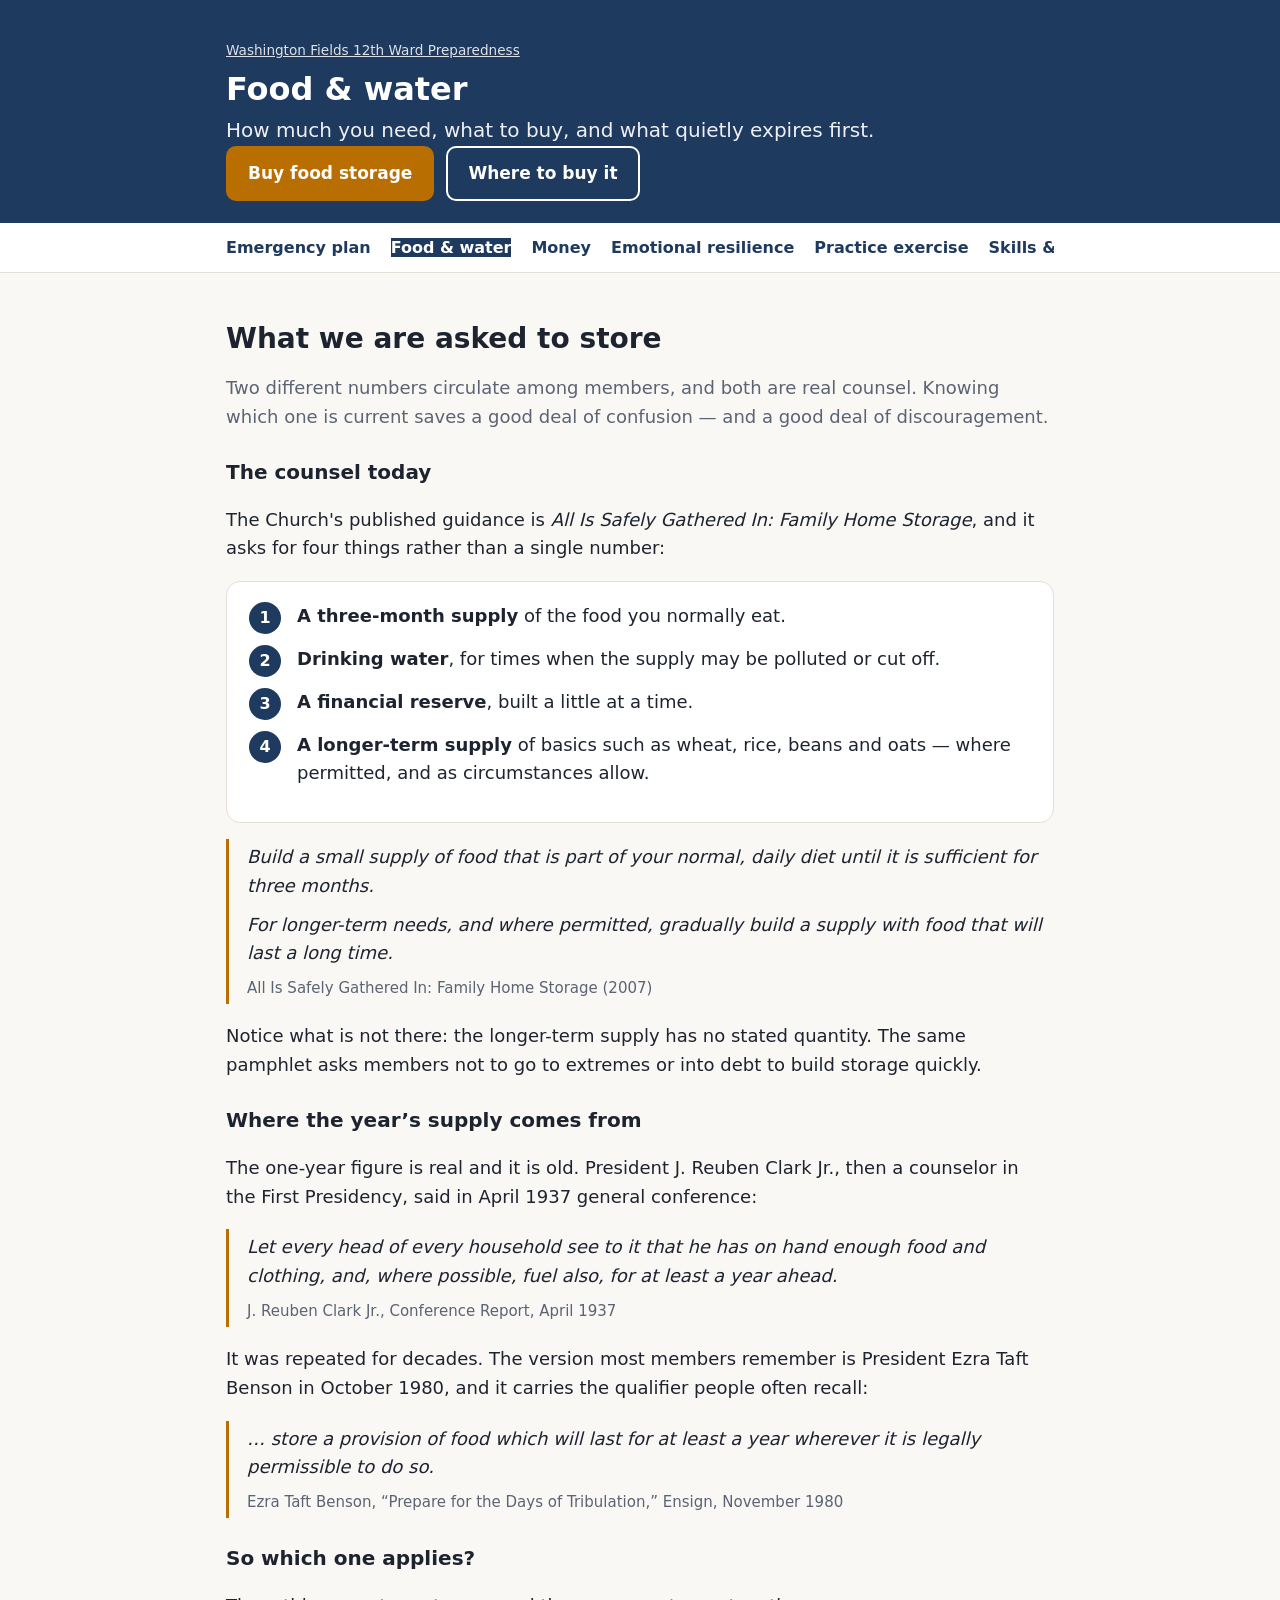
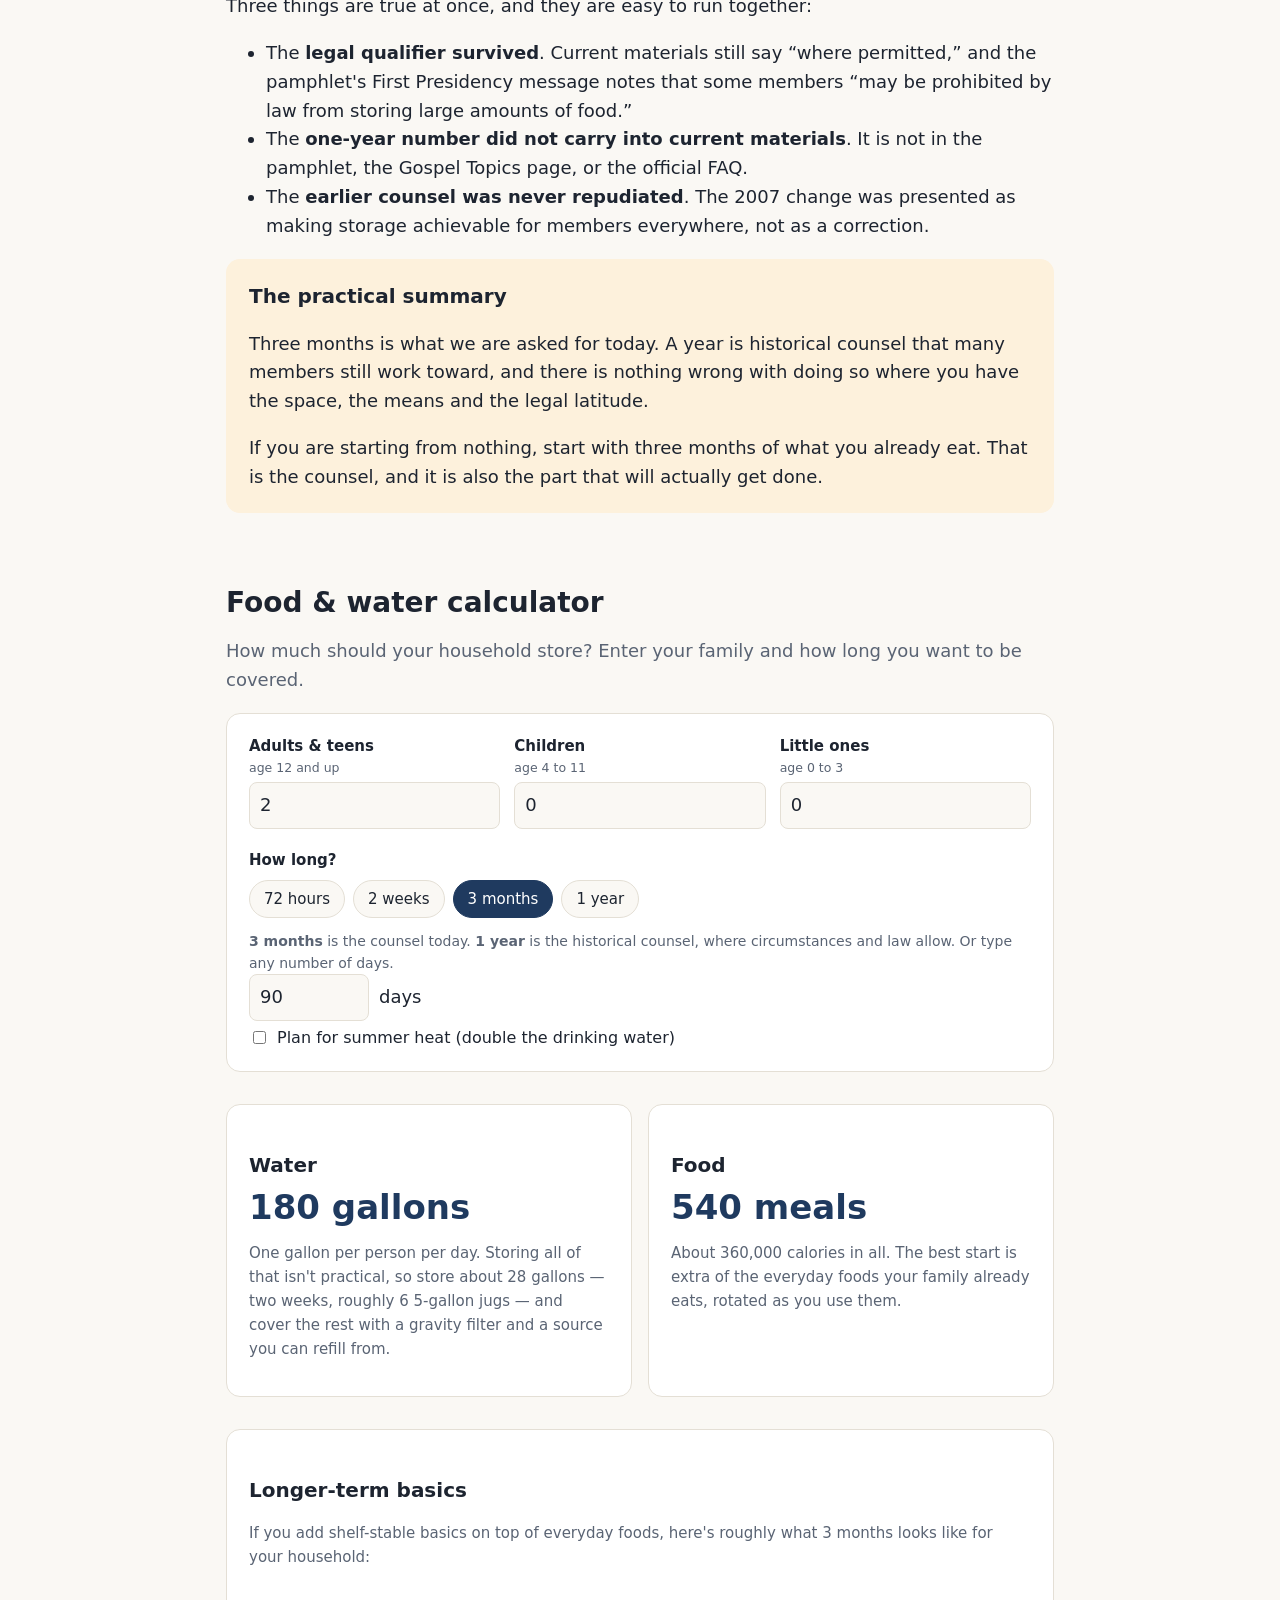
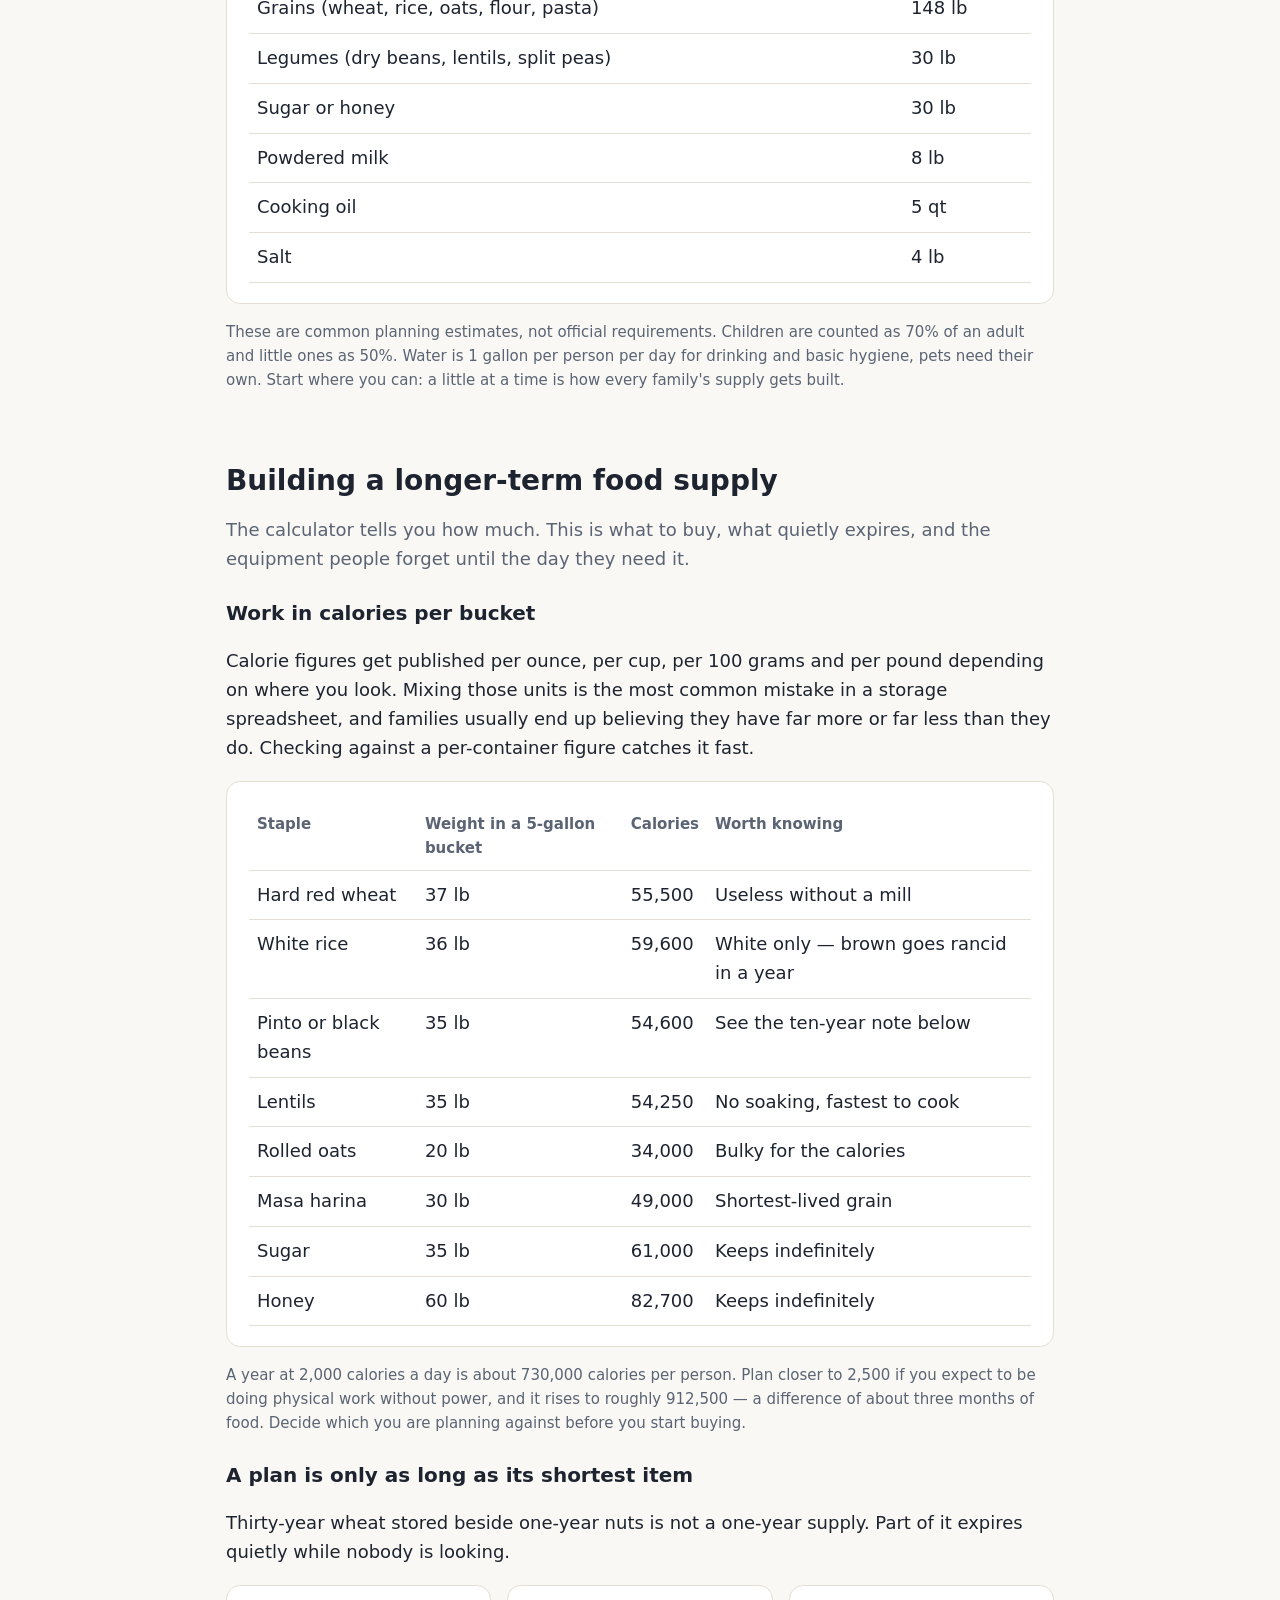
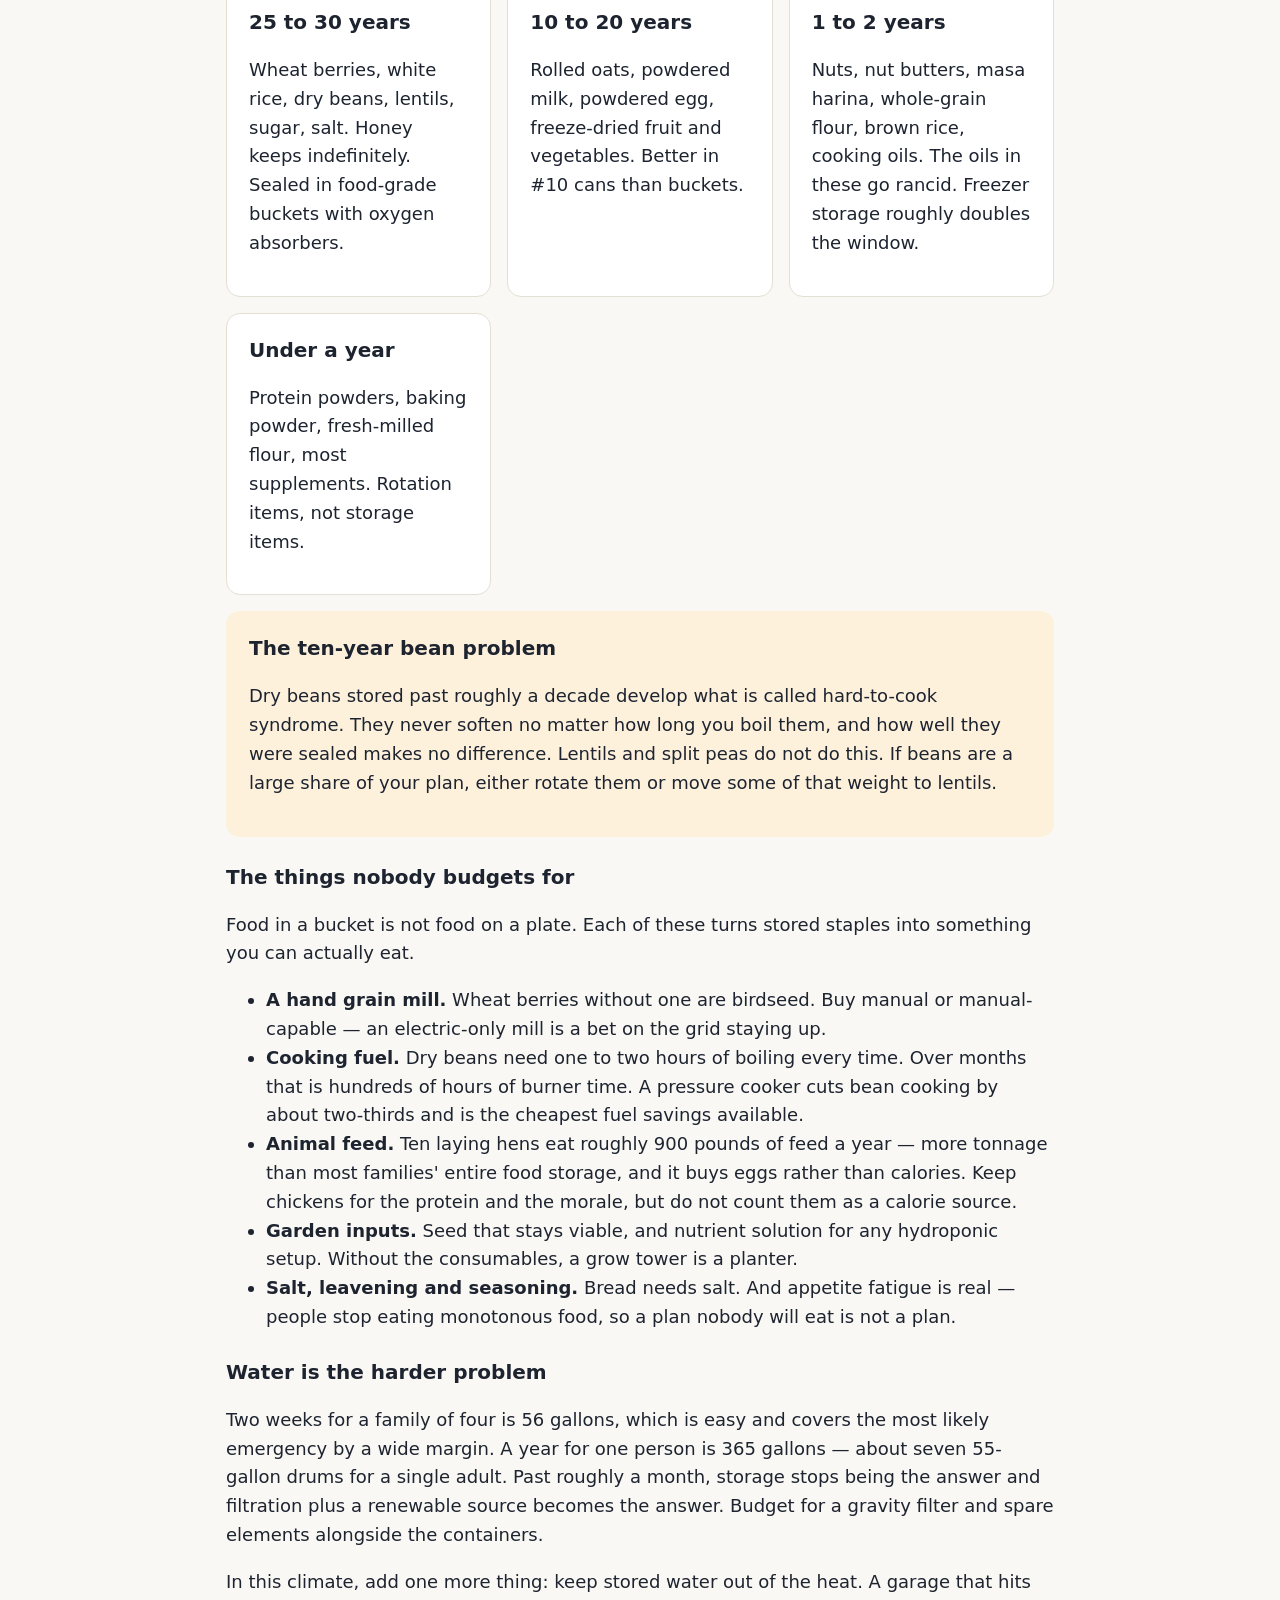
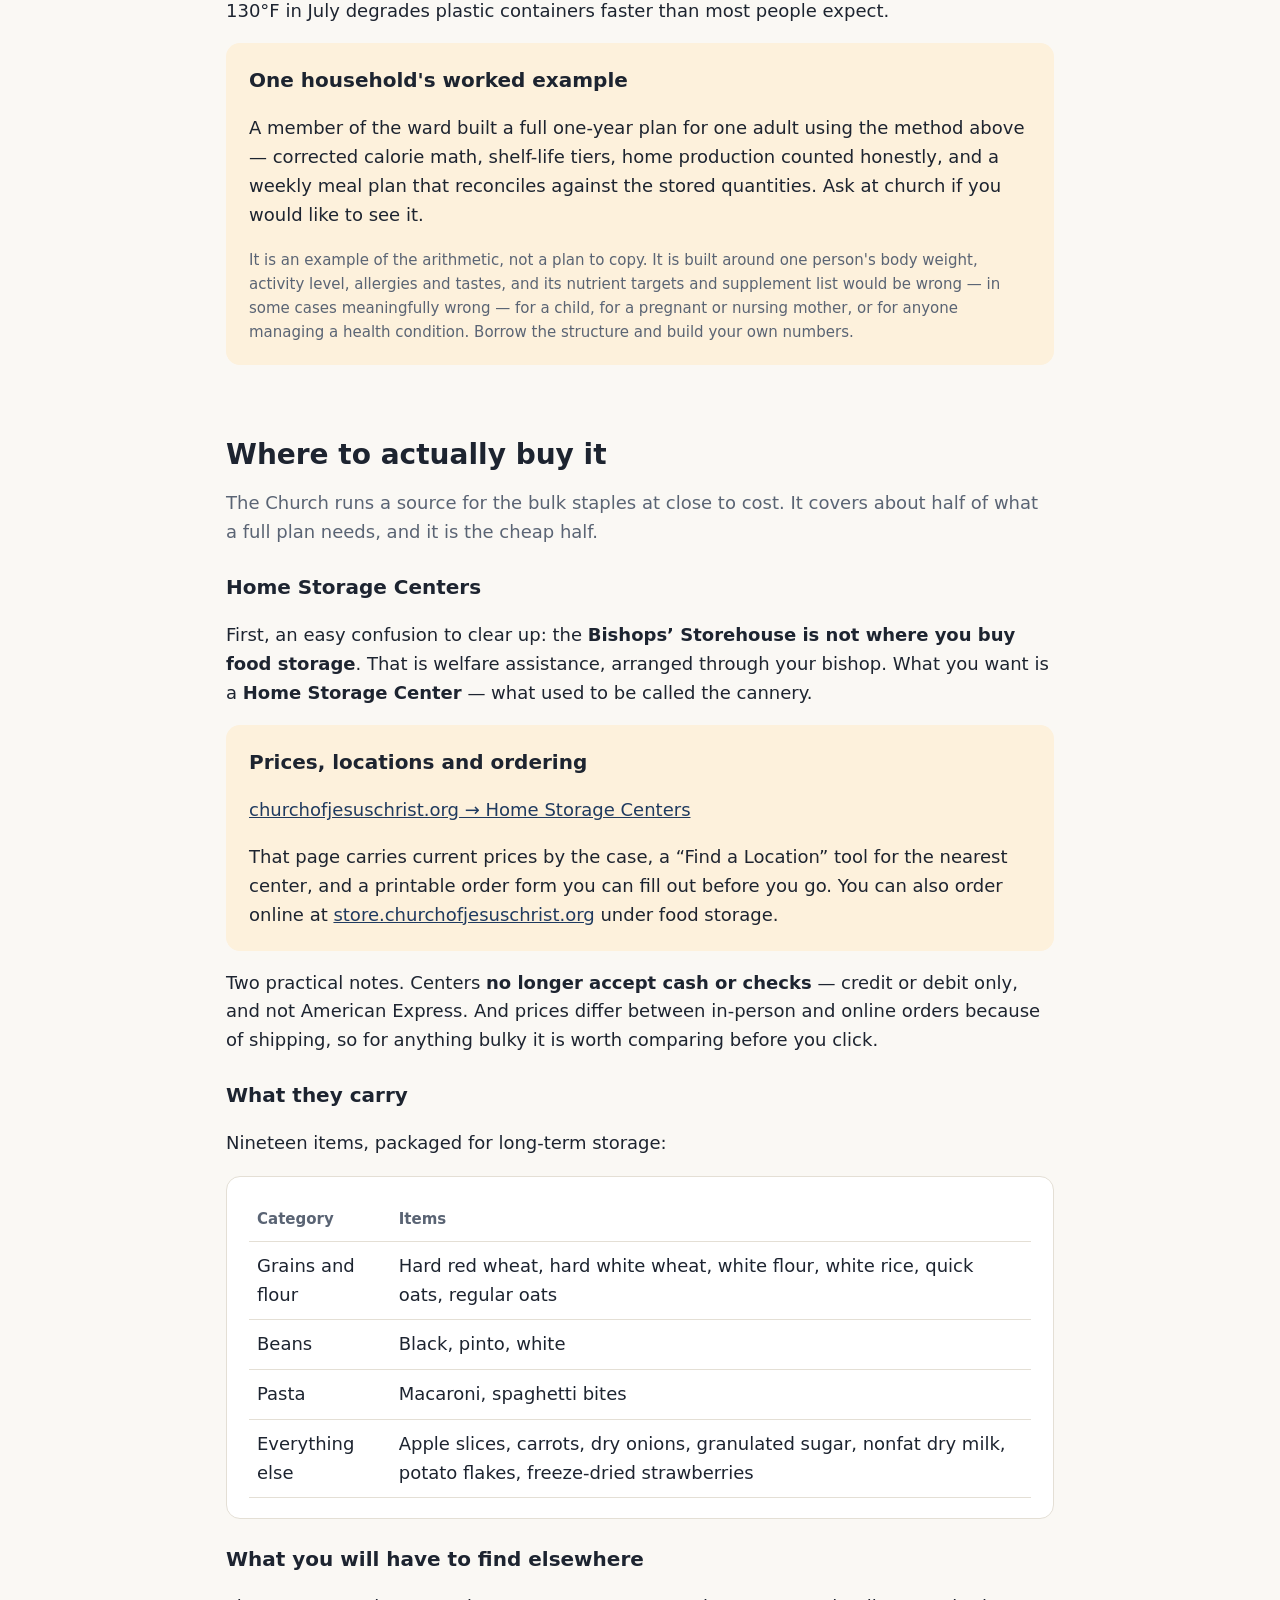
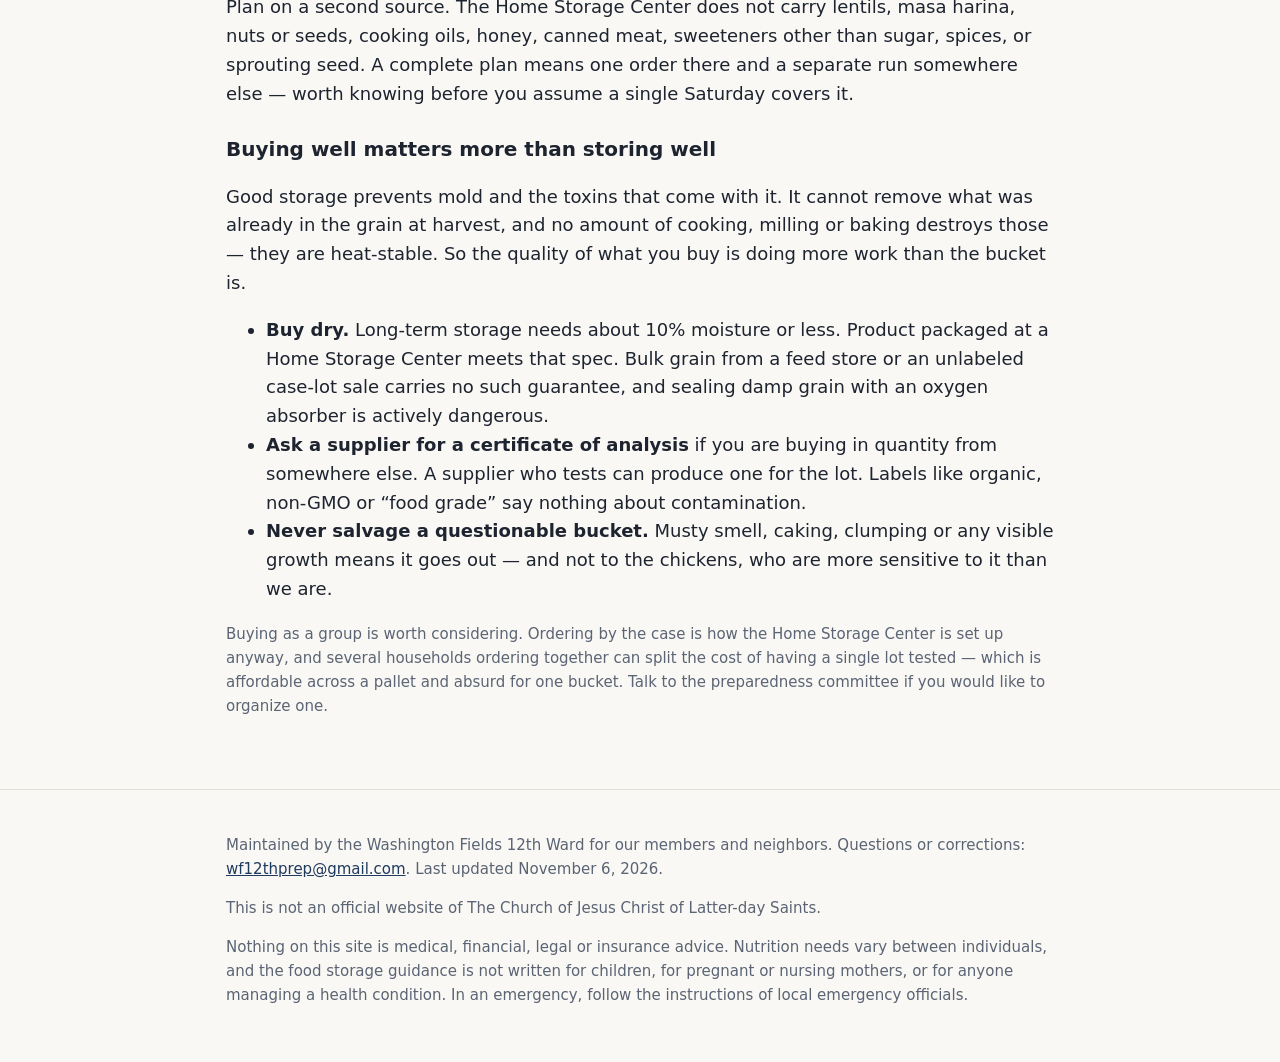
==== commit 151fc982: "Add files via upload" ====
--- a/food.html
+++ b/food.html
@@ -24,6 +24,10 @@
     <p class="crumb"><a href="index.html">Washington Fields 12th Ward Preparedness</a></p>
     <h1>Food &amp; water</h1>
     <p class="sub">How much you need, what to buy, and what quietly expires first.</p>
+    <div class="actions">
+      <a class="btn btn-primary" href="https://www.churchofjesuschrist.org/life/home-storage-centers/prices-locations?lang=eng">Buy food storage</a>
+      <a class="btn btn-ghost" href="#where-to-buy">Where to buy it</a>
+    </div>
   </div>
 </header>
 
@@ -205,6 +209,46 @@
     </div>
   </section>
 
+<section id="where-to-buy">
+    <h2>Where to actually buy it</h2>
+    <p class="lead">The Church runs a source for the bulk staples at close to cost. It covers about half of what a full plan needs, and it is the cheap half.</p>
+
+    <h3>Home Storage Centers</h3>
+    <p>First, an easy confusion to clear up: the <strong>Bishops&rsquo; Storehouse is not where you buy food storage</strong>. That is welfare assistance, arranged through your bishop. What you want is a <strong>Home Storage Center</strong> &mdash; what used to be called the cannery.</p>
+    <div class="card callout">
+      <h3 style="margin-top:0">Prices, locations and ordering</h3>
+      <p><a href="https://www.churchofjesuschrist.org/life/home-storage-centers/prices-locations?lang=eng">churchofjesuschrist.org &rarr; Home Storage Centers</a></p>
+      <p style="margin-bottom:0">That page carries current prices by the case, a &ldquo;Find a Location&rdquo; tool for the nearest center, and a printable order form you can fill out before you go. You can also order online at <a href="https://store.churchofjesuschrist.org">store.churchofjesuschrist.org</a> under food storage.</p>
+    </div>
+    <p>Two practical notes. Centers <strong>no longer accept cash or checks</strong> &mdash; credit or debit only, and not American Express. And prices differ between in-person and online orders because of shipping, so for anything bulky it is worth comparing before you click.</p>
+
+    <h3>What they carry</h3>
+    <p>Nineteen items, packaged for long-term storage:</p>
+    <div class="card">
+      <table>
+        <thead><tr><th>Category</th><th>Items</th></tr></thead>
+        <tbody>
+          <tr><td>Grains and flour</td><td>Hard red wheat, hard white wheat, white flour, white rice, quick oats, regular oats</td></tr>
+          <tr><td>Beans</td><td>Black, pinto, white</td></tr>
+          <tr><td>Pasta</td><td>Macaroni, spaghetti bites</td></tr>
+          <tr><td>Everything else</td><td>Apple slices, carrots, dry onions, granulated sugar, nonfat dry milk, potato flakes, freeze-dried strawberries</td></tr>
+        </tbody>
+      </table>
+    </div>
+
+    <h3>What you will have to find elsewhere</h3>
+    <p>Plan on a second source. The Home Storage Center does not carry lentils, masa harina, nuts or seeds, cooking oils, honey, canned meat, sweeteners other than sugar, spices, or sprouting seed. A complete plan means one order there and a separate run somewhere else &mdash; worth knowing before you assume a single Saturday covers it.</p>
+
+    <h3>Buying well matters more than storing well</h3>
+    <p>Good storage prevents mold and the toxins that come with it. It cannot remove what was already in the grain at harvest, and no amount of cooking, milling or baking destroys those &mdash; they are heat-stable. So the quality of what you buy is doing more work than the bucket is.</p>
+    <ul>
+      <li><strong>Buy dry.</strong> Long-term storage needs about 10% moisture or less. Product packaged at a Home Storage Center meets that spec. Bulk grain from a feed store or an unlabeled case-lot sale carries no such guarantee, and sealing damp grain with an oxygen absorber is actively dangerous.</li>
+      <li><strong>Ask a supplier for a certificate of analysis</strong> if you are buying in quantity from somewhere else. A supplier who tests can produce one for the lot. Labels like organic, non-GMO or &ldquo;food grade&rdquo; say nothing about contamination.</li>
+      <li><strong>Never salvage a questionable bucket.</strong> Musty smell, caking, clumping or any visible growth means it goes out &mdash; and not to the chickens, who are more sensitive to it than we are.</li>
+    </ul>
+    <p class="note">Buying as a group is worth considering. Ordering by the case is how the Home Storage Center is set up anyway, and several households ordering together can split the cost of having a single lot tested &mdash; which is affordable across a pallet and absurd for one bucket. Talk to the preparedness committee if you would like to organize one.</p>
+  </section>
+
 </main>
 
 <footer>
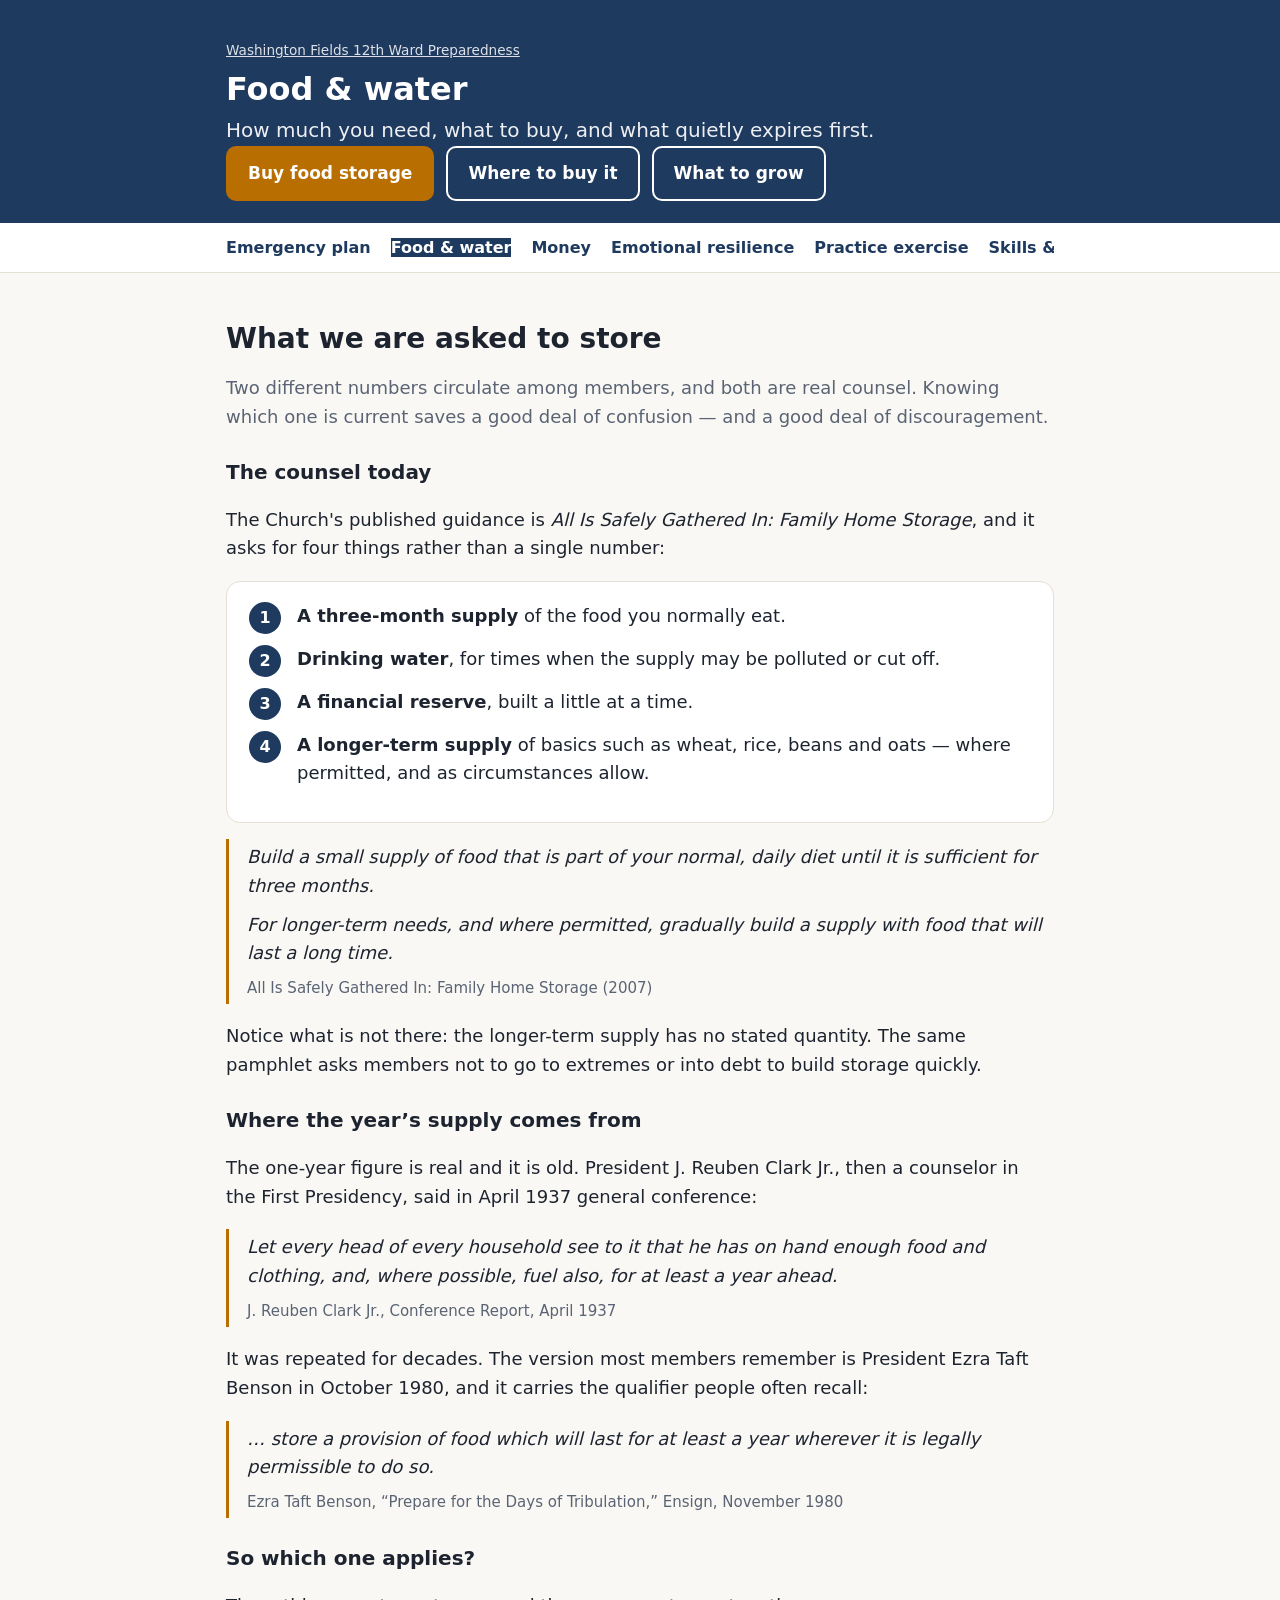
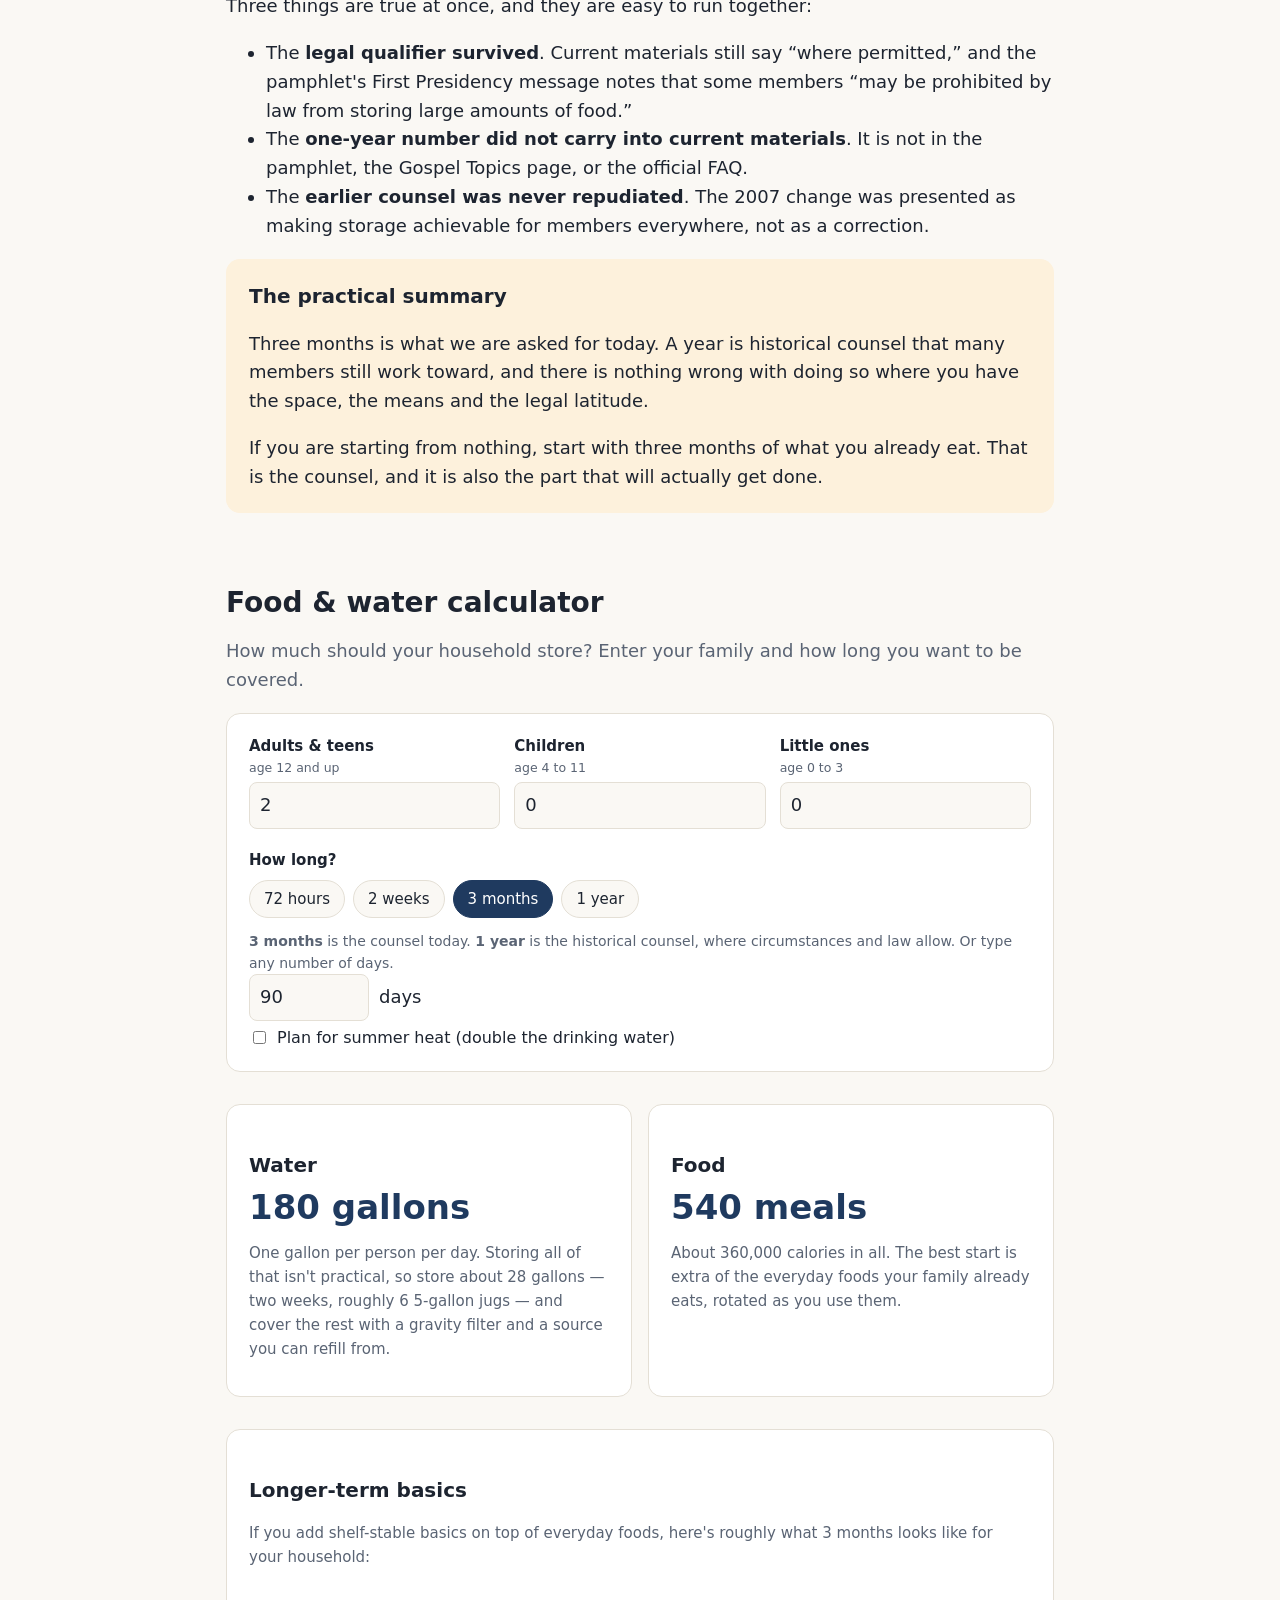
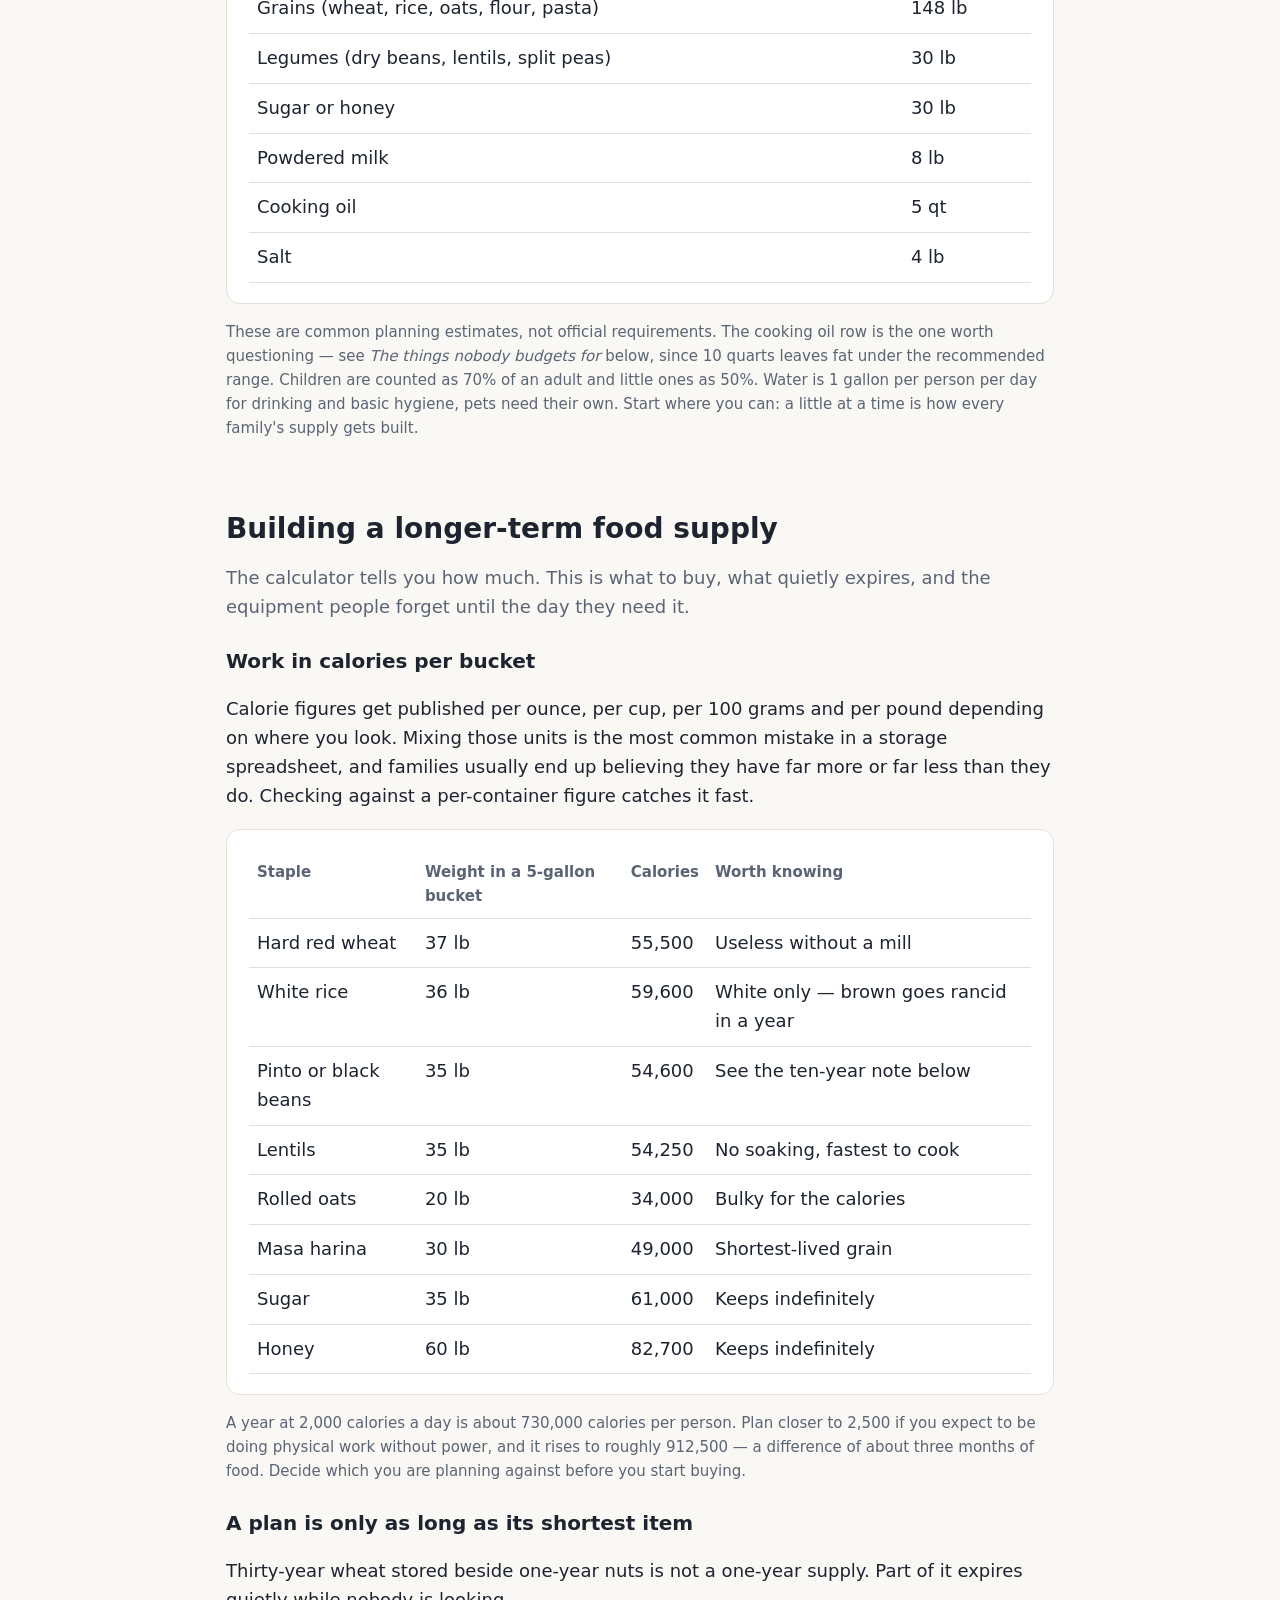
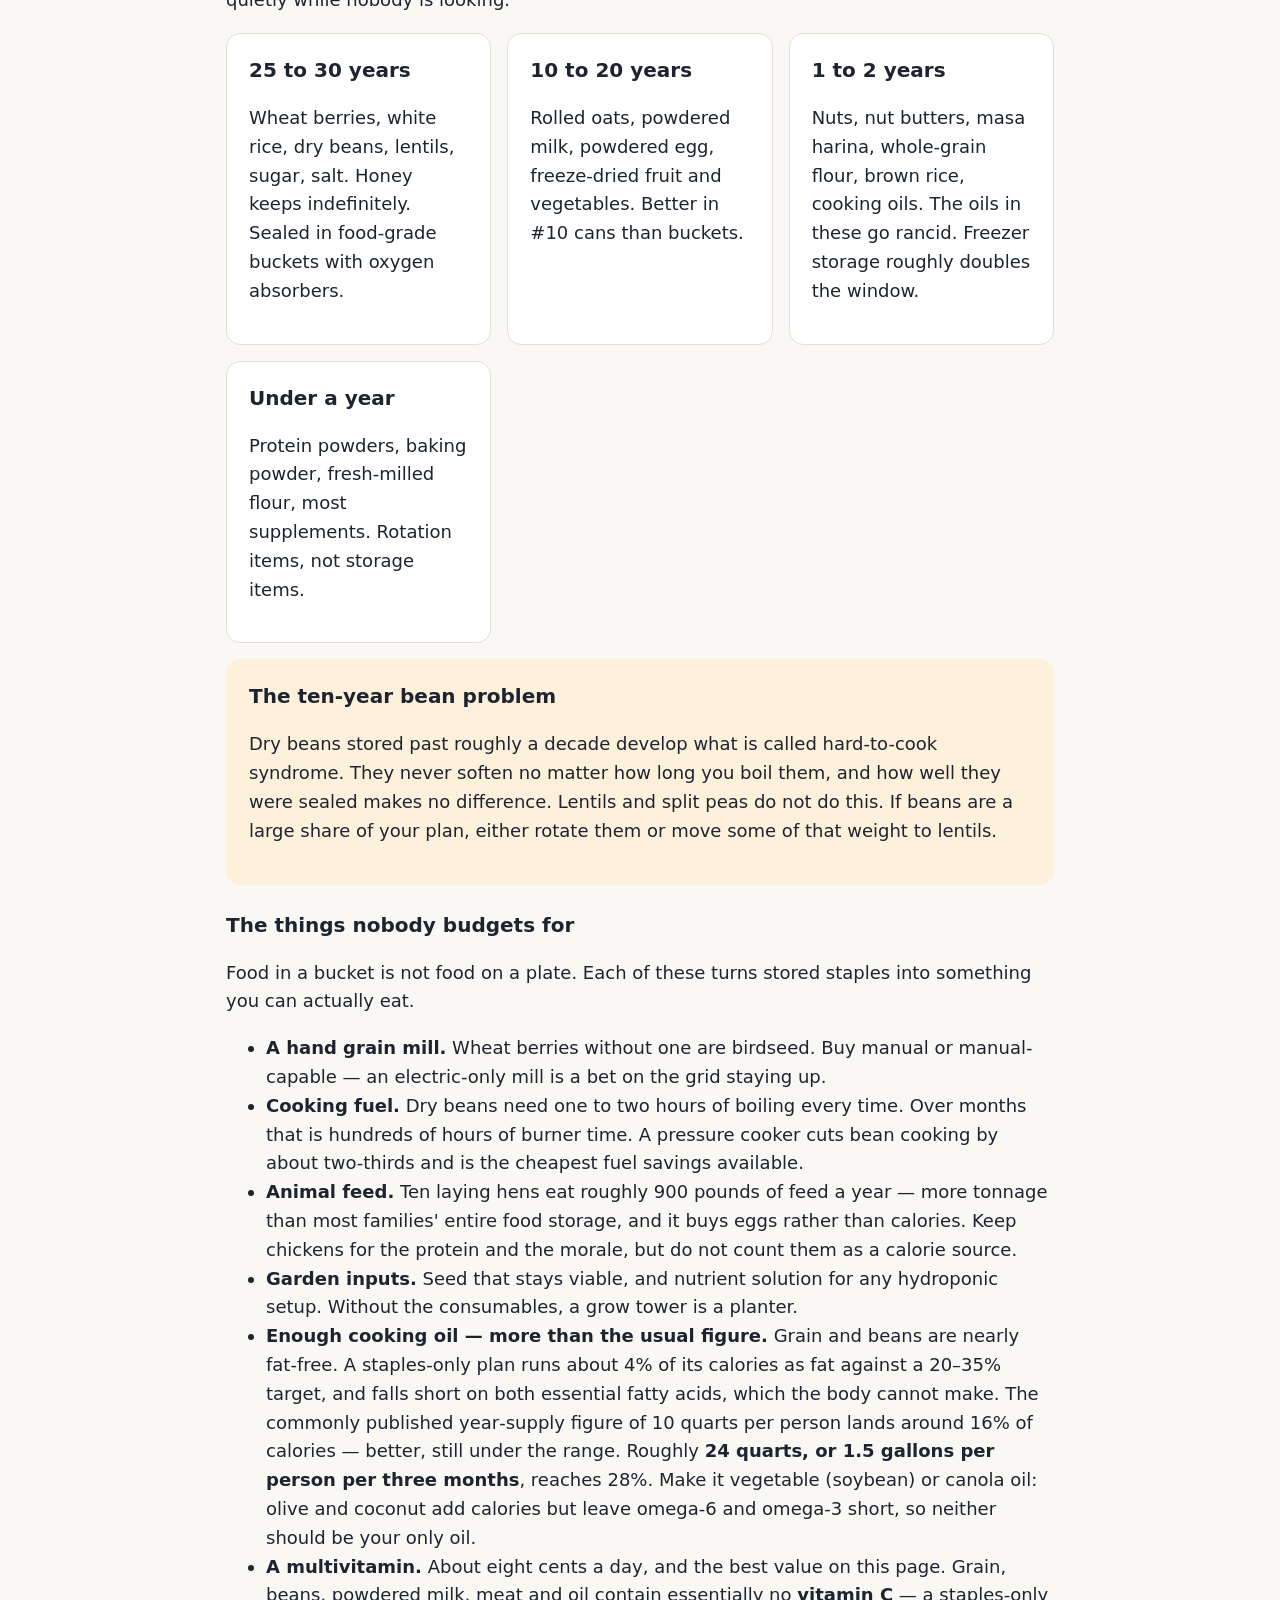
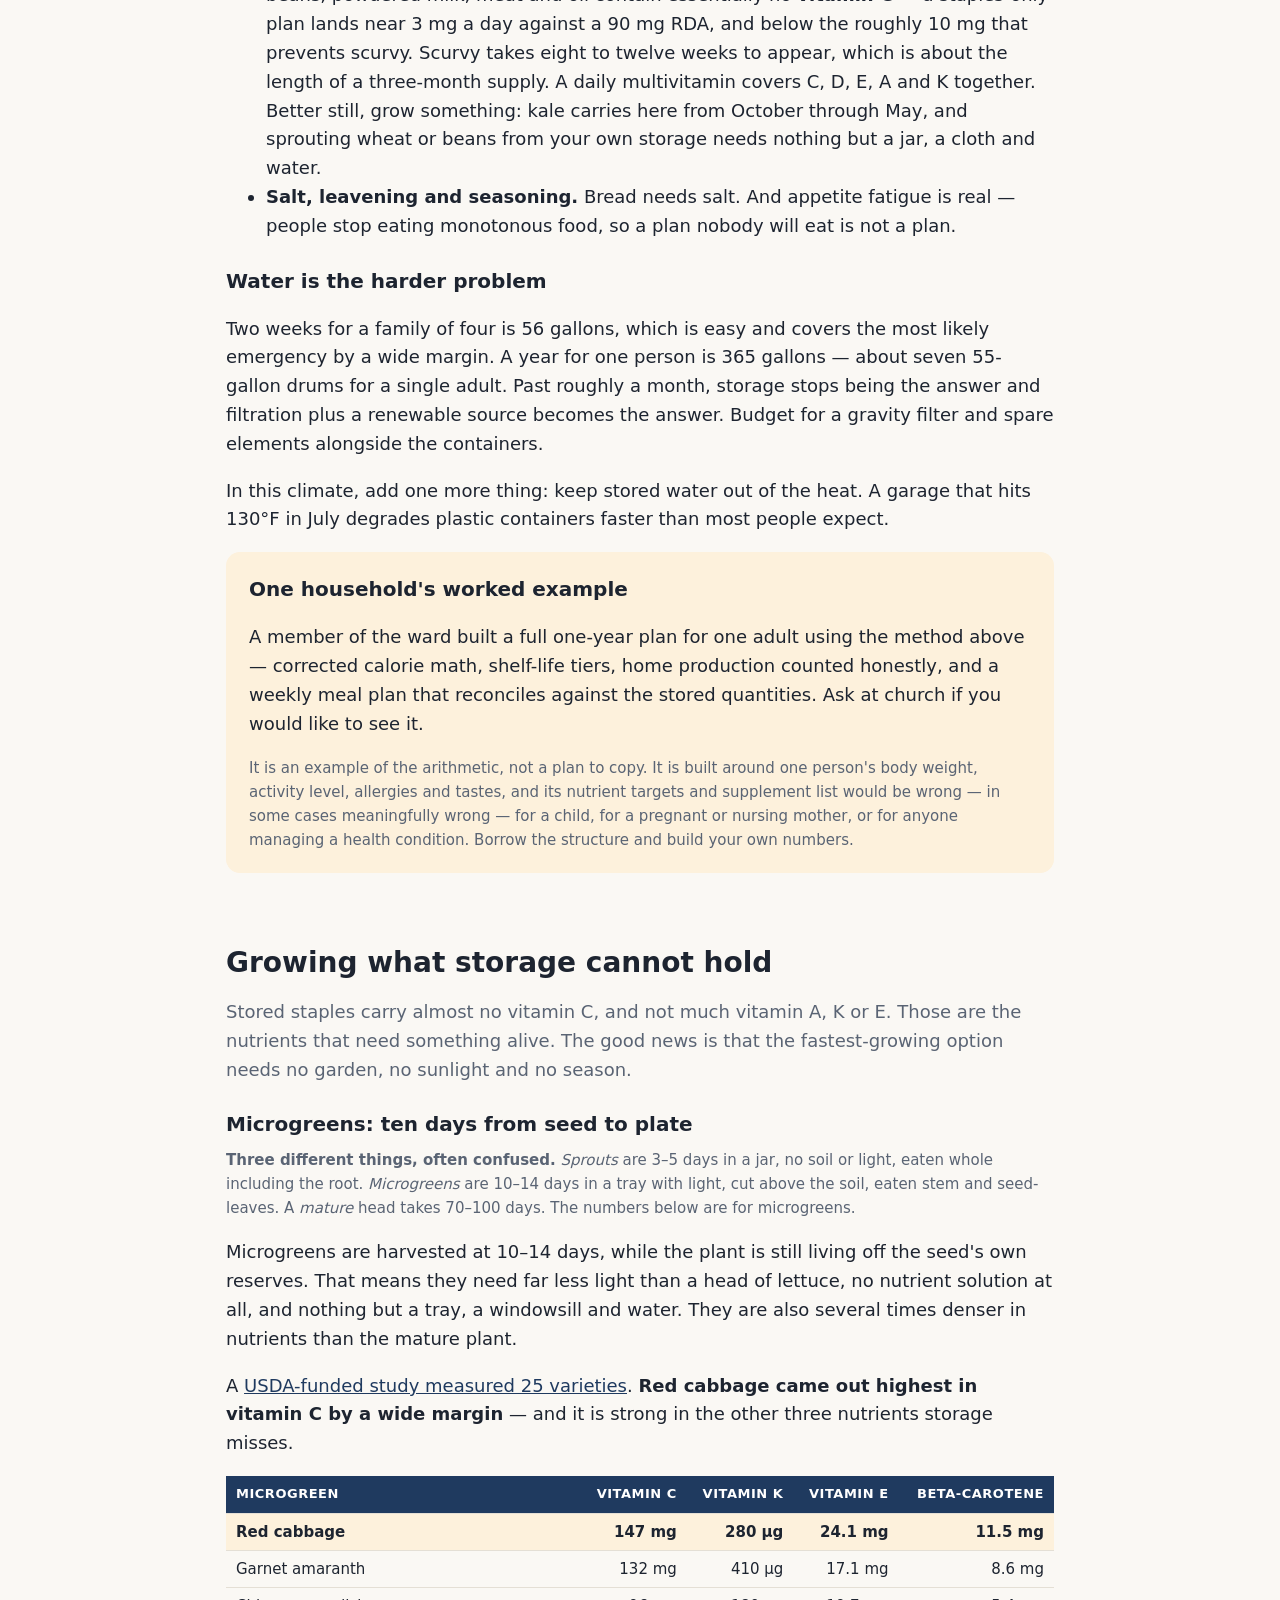
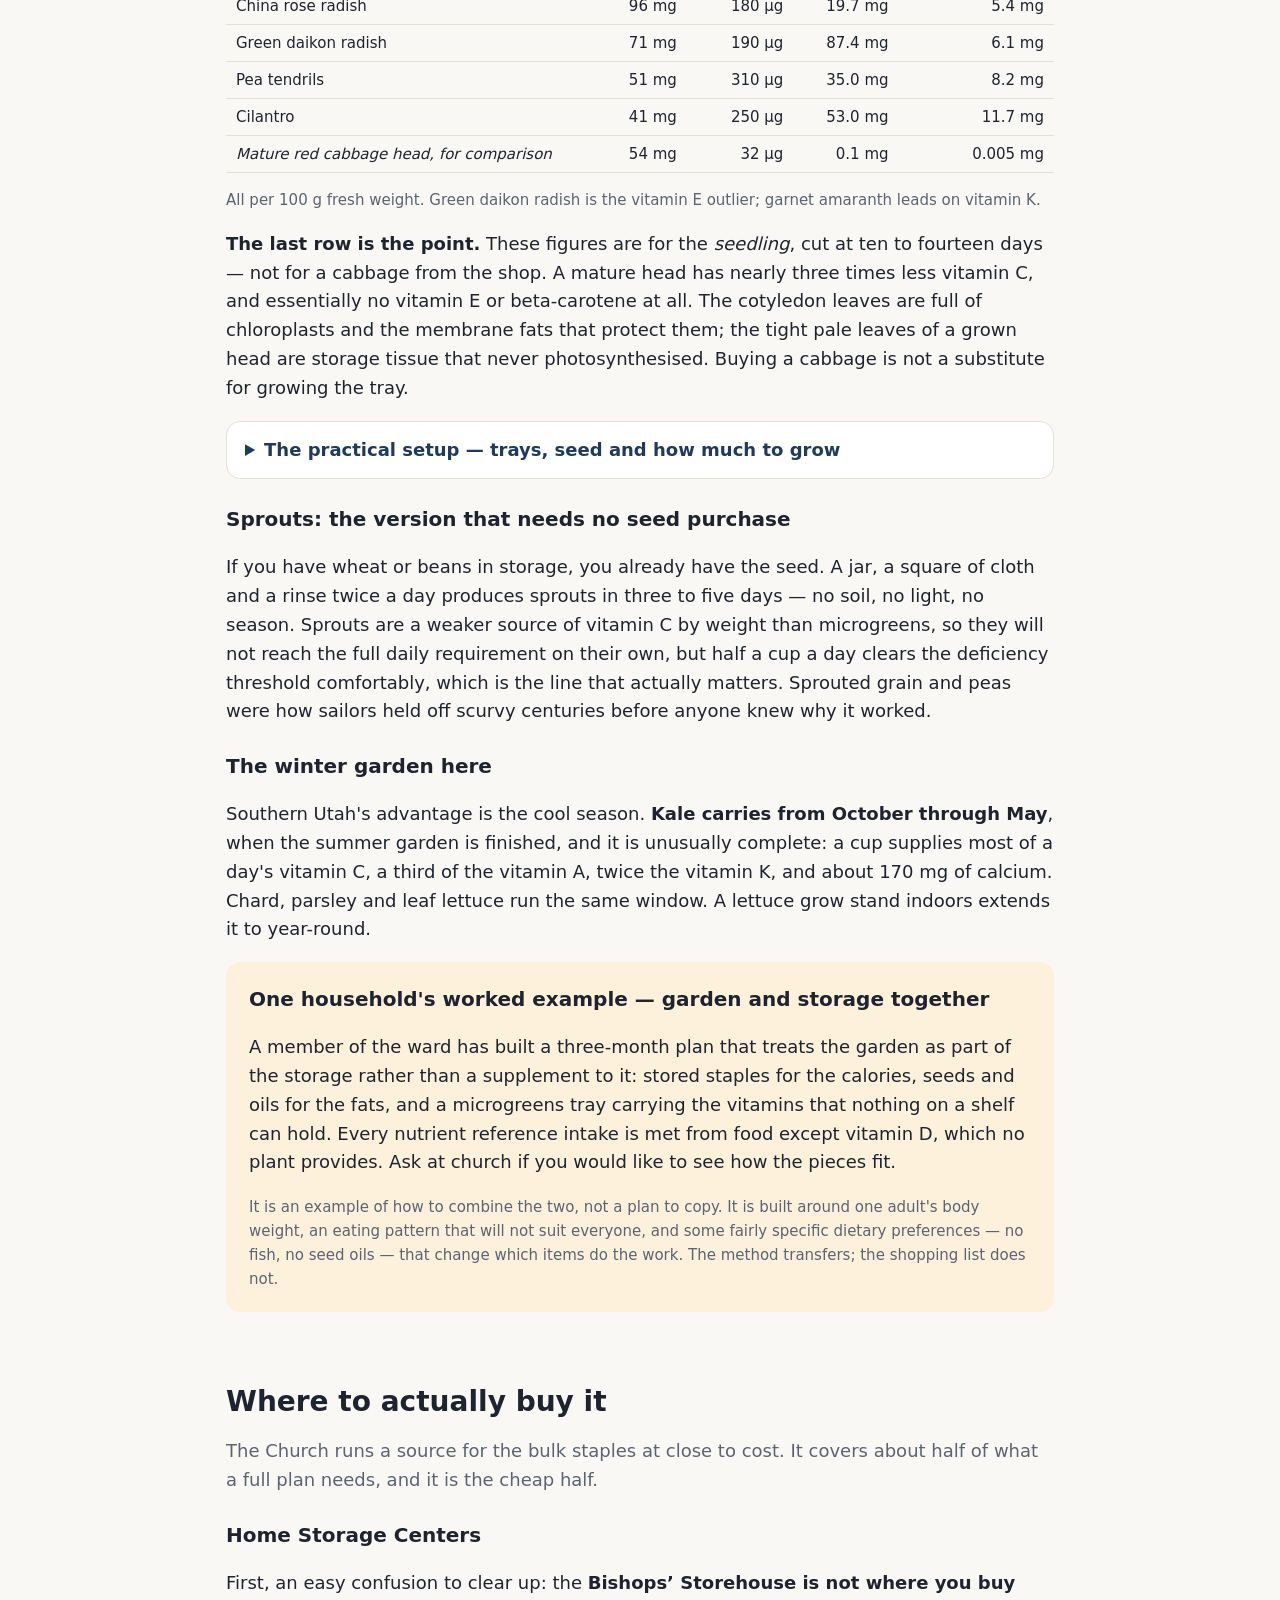
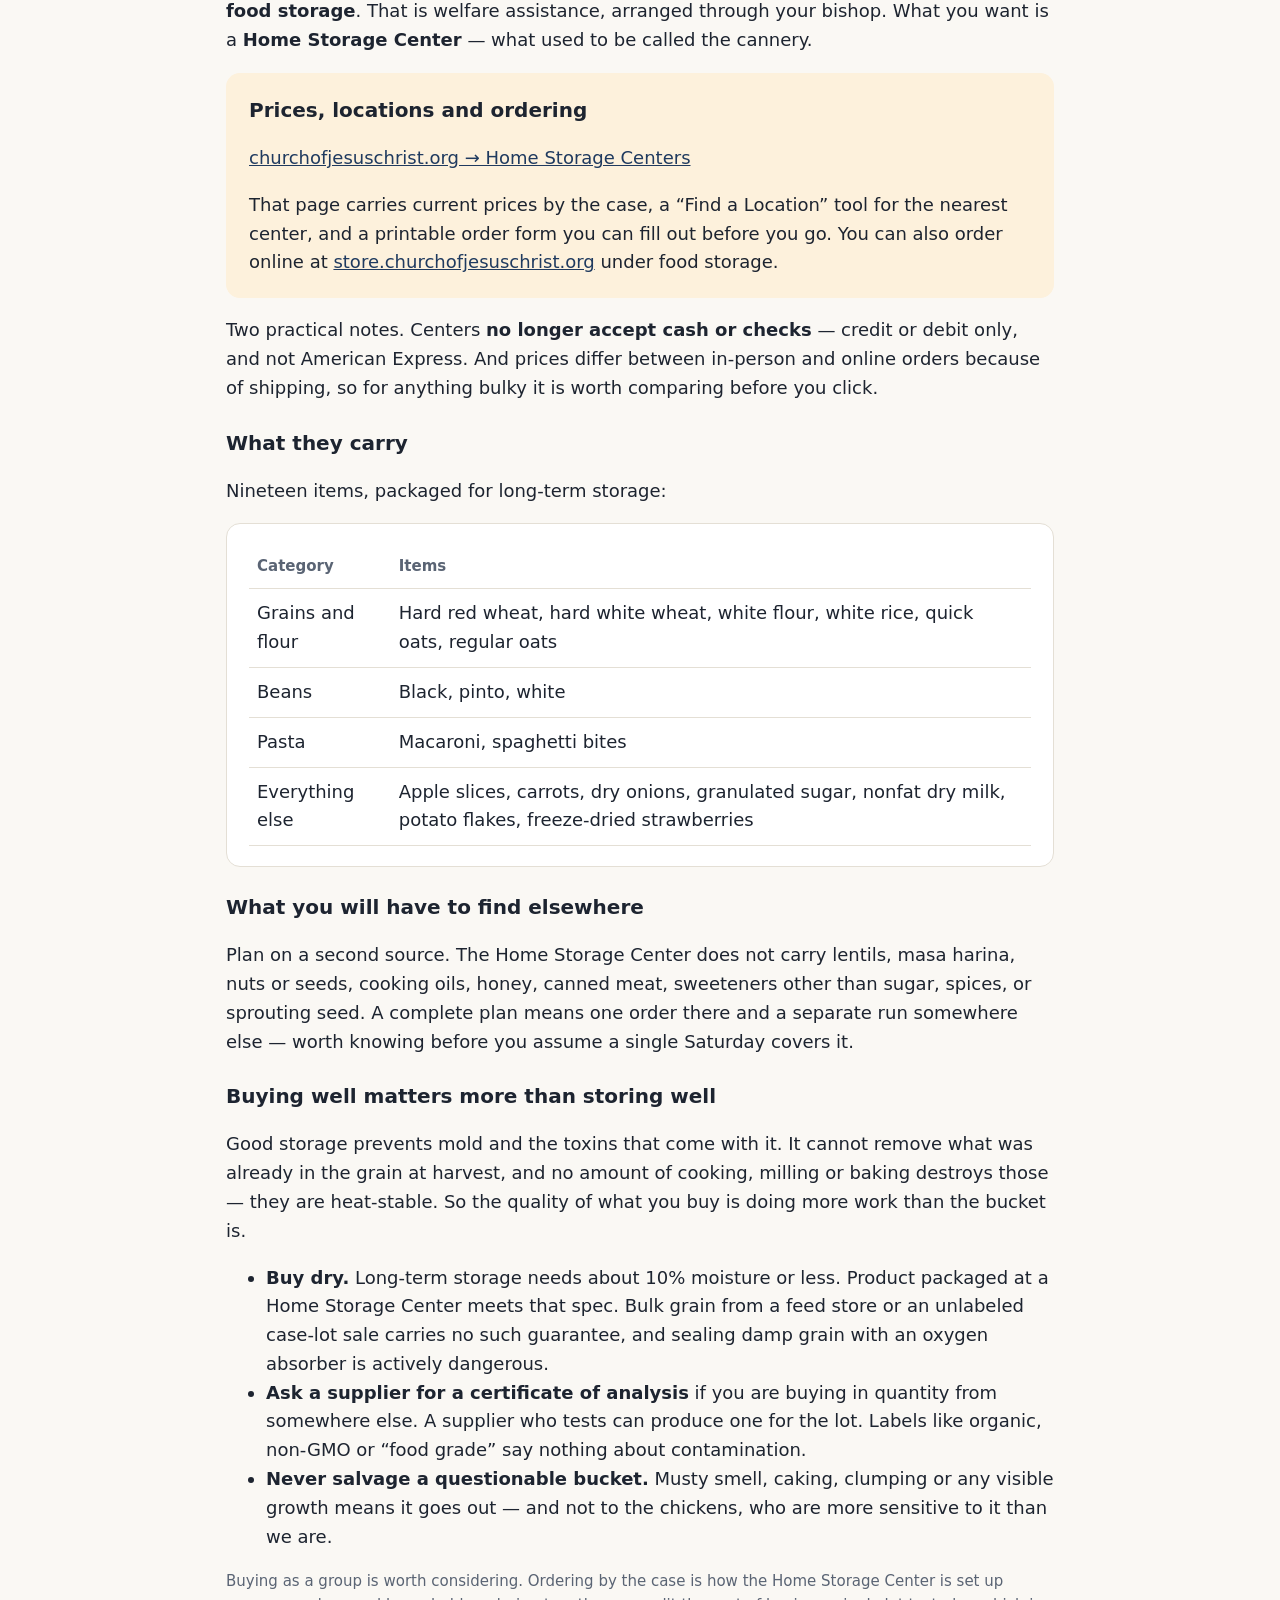
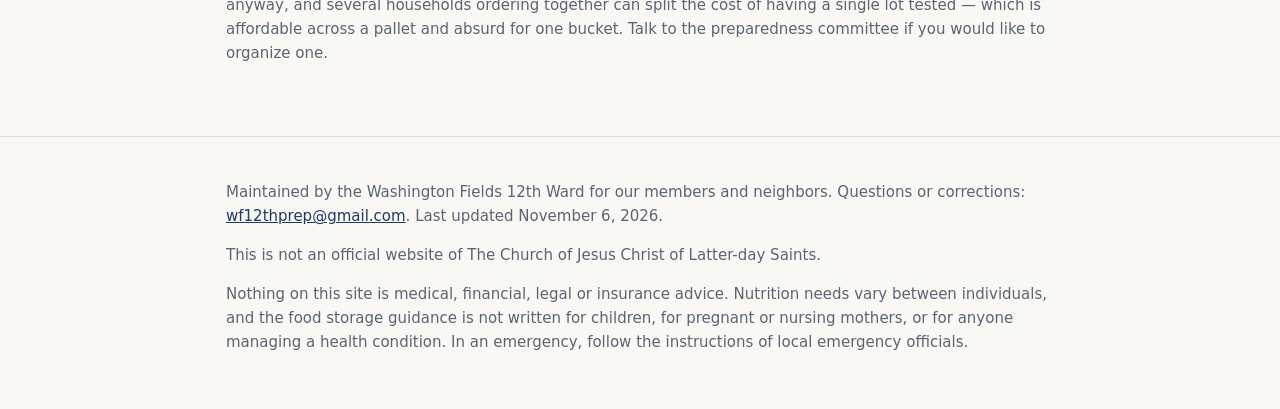
==== commit 4737bfca: "Add files via upload" ====
--- a/food.html
+++ b/food.html
@@ -27,6 +27,7 @@
     <div class="actions">
       <a class="btn btn-primary" href="https://www.churchofjesuschrist.org/life/home-storage-centers/prices-locations?lang=eng">Buy food storage</a>
       <a class="btn btn-ghost" href="#where-to-buy">Where to buy it</a>
+      <a class="btn btn-ghost" href="#growing">What to grow</a>
     </div>
   </div>
 </header>
@@ -134,7 +135,7 @@
         <tbody id="r-basics"></tbody>
       </table>
     </div>
-    <p class="note">These are common planning estimates, not official requirements. Children are counted as 70% of an adult and little ones as 50%. Water is 1 gallon per person per day for drinking and basic hygiene, pets need their own. Start where you can: a little at a time is how every family's supply gets built.</p>
+    <p class="note">These are common planning estimates, not official requirements. The cooking&nbsp;oil row is the one worth questioning &mdash; see <em>The things nobody budgets for</em> below, since 10 quarts leaves fat under the recommended range. Children are counted as 70% of an adult and little ones as 50%. Water is 1 gallon per person per day for drinking and basic hygiene, pets need their own. Start where you can: a little at a time is how every family's supply gets built.</p>
   </section>
 
 <section id="storage">
@@ -195,6 +196,8 @@
       <li><strong>Cooking fuel.</strong> Dry beans need one to two hours of boiling every time. Over months that is hundreds of hours of burner time. A pressure cooker cuts bean cooking by about two-thirds and is the cheapest fuel savings available.</li>
       <li><strong>Animal feed.</strong> Ten laying hens eat roughly 900 pounds of feed a year &mdash; more tonnage than most families' entire food storage, and it buys eggs rather than calories. Keep chickens for the protein and the morale, but do not count them as a calorie source.</li>
       <li><strong>Garden inputs.</strong> Seed that stays viable, and nutrient solution for any hydroponic setup. Without the consumables, a grow tower is a planter.</li>
+      <li><strong>Enough cooking oil &mdash; more than the usual figure.</strong> Grain and beans are nearly fat&#8209;free. A staples&#8209;only plan runs about 4% of its calories as fat against a 20&ndash;35% target, and falls short on both essential fatty acids, which the body cannot make. The commonly published year&#8209;supply figure of 10 quarts per person lands around 16% of calories &mdash; better, still under the range. Roughly <strong>24 quarts, or 1.5 gallons per person per three months</strong>, reaches 28%. Make it vegetable (soybean) or canola oil: olive and coconut add calories but leave omega&#8209;6 and omega&#8209;3 short, so neither should be your only oil.</li>
+      <li><strong>A multivitamin.</strong> About eight cents a day, and the best value on this page. Grain, beans, powdered milk, meat and oil contain essentially no <strong>vitamin&nbsp;C</strong> &mdash; a staples&#8209;only plan lands near 3&nbsp;mg a day against a 90&nbsp;mg RDA, and below the roughly 10&nbsp;mg that prevents scurvy. Scurvy takes eight to twelve weeks to appear, which is about the length of a three&#8209;month supply. A daily multivitamin covers C, D, E, A and K together. Better still, grow something: kale carries here from October through May, and sprouting wheat or beans from your own storage needs nothing but a jar, a cloth and water.</li>
       <li><strong>Salt, leavening and seasoning.</strong> Bread needs salt. And appetite fatigue is real &mdash; people stop eating monotonous food, so a plan nobody will eat is not a plan.</li>
     </ul>
 
@@ -206,6 +209,52 @@
       <h3 style="margin-top:0">One household's worked example</h3>
       <p>A member of the ward built a full one-year plan for one adult using the method above &mdash; corrected calorie math, shelf-life tiers, home production counted honestly, and a weekly meal plan that reconciles against the stored quantities. Ask at church if you would like to see it.</p>
       <p class="note" style="margin-bottom:0">It is an example of the arithmetic, not a plan to copy. It is built around one person's body weight, activity level, allergies and tastes, and its nutrient targets and supplement list would be wrong &mdash; in some cases meaningfully wrong &mdash; for a child, for a pregnant or nursing mother, or for anyone managing a health condition. Borrow the structure and build your own numbers.</p>
+    </div>
+  </section>
+
+<section id="growing">
+    <h2>Growing what storage cannot hold</h2>
+    <p class="lead">Stored staples carry almost no vitamin&nbsp;C, and not much vitamin A, K or E. Those are the nutrients that need something alive. The good news is that the fastest-growing option needs no garden, no sunlight and no season.</p>
+
+    <h3>Microgreens: ten days from seed to plate</h3>
+    <p class="note" style="margin-top:0"><strong>Three different things, often confused.</strong> <em>Sprouts</em> are 3&ndash;5 days in a jar, no soil or light, eaten whole including the root. <em>Microgreens</em> are 10&ndash;14 days in a tray with light, cut above the soil, eaten stem and seed-leaves. A <em>mature</em> head takes 70&ndash;100 days. The numbers below are for microgreens.</p>
+    <p>Microgreens are harvested at 10&ndash;14 days, while the plant is still living off the seed's own reserves. That means they need far less light than a head of lettuce, no nutrient solution at all, and nothing but a tray, a windowsill and water. They are also several times denser in nutrients than the mature plant.</p>
+    <p>A <a href="https://mastergardener.osu.edu/sites/mgv/files/imce/MISC/Resources/HLL-HHH/Microgreen%20nutrient%20research%20paper.pdf">USDA-funded study measured 25 varieties</a>. <strong>Red cabbage came out highest in vitamin&nbsp;C by a wide margin</strong> &mdash; and it is strong in the other three nutrients storage misses.</p>
+    <div class="tablewrap">
+      <table class="data">
+        <thead><tr><th>Microgreen</th><th class="r">Vitamin C</th><th class="r">Vitamin K</th><th class="r">Vitamin E</th><th class="r">Beta-carotene</th></tr></thead>
+        <tbody>
+          <tr class="lead-row"><td>Red cabbage</td><td class="r">147 mg</td><td class="r">280 &micro;g</td><td class="r">24.1 mg</td><td class="r">11.5 mg</td></tr>
+          <tr><td>Garnet amaranth</td><td class="r">132 mg</td><td class="r">410 &micro;g</td><td class="r">17.1 mg</td><td class="r">8.6 mg</td></tr>
+          <tr><td>China rose radish</td><td class="r">96 mg</td><td class="r">180 &micro;g</td><td class="r">19.7 mg</td><td class="r">5.4 mg</td></tr>
+          <tr><td>Green daikon radish</td><td class="r">71 mg</td><td class="r">190 &micro;g</td><td class="r">87.4 mg</td><td class="r">6.1 mg</td></tr>
+          <tr><td>Pea tendrils</td><td class="r">51 mg</td><td class="r">310 &micro;g</td><td class="r">35.0 mg</td><td class="r">8.2 mg</td></tr>
+          <tr><td>Cilantro</td><td class="r">41 mg</td><td class="r">250 &micro;g</td><td class="r">53.0 mg</td><td class="r">11.7 mg</td></tr>
+          <tr><td><em>Mature red cabbage head, for comparison</em></td><td class="r">54 mg</td><td class="r">32 &micro;g</td><td class="r">0.1 mg</td><td class="r">0.005 mg</td></tr>
+        </tbody>
+      </table>
+    </div>
+    <p class="note">All per 100&nbsp;g fresh weight. Green daikon radish is the vitamin&nbsp;E outlier; garnet amaranth leads on vitamin&nbsp;K.</p>
+    <p><strong>The last row is the point.</strong> These figures are for the <em>seedling</em>, cut at ten to fourteen days &mdash; not for a cabbage from the shop. A mature head has nearly three times less vitamin&nbsp;C, and essentially no vitamin&nbsp;E or beta-carotene at all. The cotyledon leaves are full of chloroplasts and the membrane fats that protect them; the tight pale leaves of a grown head are storage tissue that never photosynthesised. Buying a cabbage is not a substitute for growing the tray.</p>
+
+    <details class="more">
+      <summary>The practical setup &mdash; trays, seed and how much to grow</summary>
+      <p><strong>About 60&nbsp;g a day</strong> &mdash; a large handful &mdash; of red cabbage microgreens supplies a full day's vitamin&nbsp;C, and most of a day's A, K and E alongside it. That is roughly 12&nbsp;lb of greens across three months.</p>
+      <p>A 10&times;20 tray yields 250&ndash;350&nbsp;g, so sow one every three or four days and keep about four trays in rotation. Twelve pounds of harvest takes roughly <strong>1.25&nbsp;lb of seed</strong> per person per quarter.</p>
+      <p><strong>Seed is the catch.</strong> Cabbage seed stays viable about four to five years stored cool and dry, which makes it a rotation item rather than something you buy once and forget. It has a shorter shelf life than almost anything else in your storage, cooking oil included. Buy seed sold for sprouting or microgreens, not treated garden seed.</p>
+      <p class="note" style="margin-bottom:0">Rinse twice a day, keep the tray out of standing water, and harvest with scissors just above the soil line. Mould is the only common failure, and it comes from sowing too thickly or watering from above once the leaves are up.</p>
+    </details>
+
+    <h3>Sprouts: the version that needs no seed purchase</h3>
+    <p>If you have wheat or beans in storage, you already have the seed. A jar, a square of cloth and a rinse twice a day produces sprouts in three to five days &mdash; no soil, no light, no season. Sprouts are a weaker source of vitamin&nbsp;C by weight than microgreens, so they will not reach the full daily requirement on their own, but half a cup a day clears the deficiency threshold comfortably, which is the line that actually matters. Sprouted grain and peas were how sailors held off scurvy centuries before anyone knew why it worked.</p>
+
+    <h3>The winter garden here</h3>
+    <p>Southern Utah's advantage is the cool season. <strong>Kale carries from October through May</strong>, when the summer garden is finished, and it is unusually complete: a cup supplies most of a day's vitamin&nbsp;C, a third of the vitamin A, twice the vitamin K, and about 170&nbsp;mg of calcium. Chard, parsley and leaf lettuce run the same window. A lettuce grow stand indoors extends it to year-round.</p>
+
+    <div class="card callout">
+      <h3 style="margin-top:0">One household's worked example &mdash; garden and storage together</h3>
+      <p>A member of the ward has built a three-month plan that treats the garden as part of the storage rather than a supplement to it: stored staples for the calories, seeds and oils for the fats, and a microgreens tray carrying the vitamins that nothing on a shelf can hold. Every nutrient reference intake is met from food except vitamin&nbsp;D, which no plant provides. Ask at church if you would like to see how the pieces fit.</p>
+      <p class="note" style="margin-bottom:0">It is an example of how to combine the two, not a plan to copy. It is built around one adult's body weight, an eating pattern that will not suit everyone, and some fairly specific dietary preferences &mdash; no fish, no seed oils &mdash; that change which items do the work. The method transfers; the shopping list does not.</p>
     </div>
   </section>
 
--- a/styles.css
+++ b/styles.css
@@ -178,3 +178,17 @@
     color: var(--muted); margin-top: 8px;
   }
   .chip-note { font-size: 14px; color: var(--muted); margin: 8px 0 0; }
+
+
+/* Comparison tables (microgreens, nutrient data) */
+.tablewrap { overflow-x: auto; margin: 14px 0; }
+table.data { width: 100%; border-collapse: collapse; font-size: 15px; }
+table.data th { background: var(--brand); color: var(--brand-ink); text-align: left;
+  font-size: 13px; letter-spacing: .04em; text-transform: uppercase; padding: 8px 10px; font-weight: 700; }
+table.data td { padding: 6px 10px; border-bottom: 1px solid var(--line); }
+table.data th.r, table.data td.r { text-align: right; font-variant-numeric: tabular-nums; }
+table.data tr.lead-row td { background: var(--accent-soft); font-weight: 700; }
+details.more { margin: 14px 0; border: 1px solid var(--line); border-radius: 14px;
+  background: var(--surface); padding: 0 18px; }
+details.more > summary { cursor: pointer; padding: 14px 0; font-weight: 600; color: var(--brand); }
+details.more[open] > summary { border-bottom: 1px solid var(--line); margin-bottom: 14px; }
